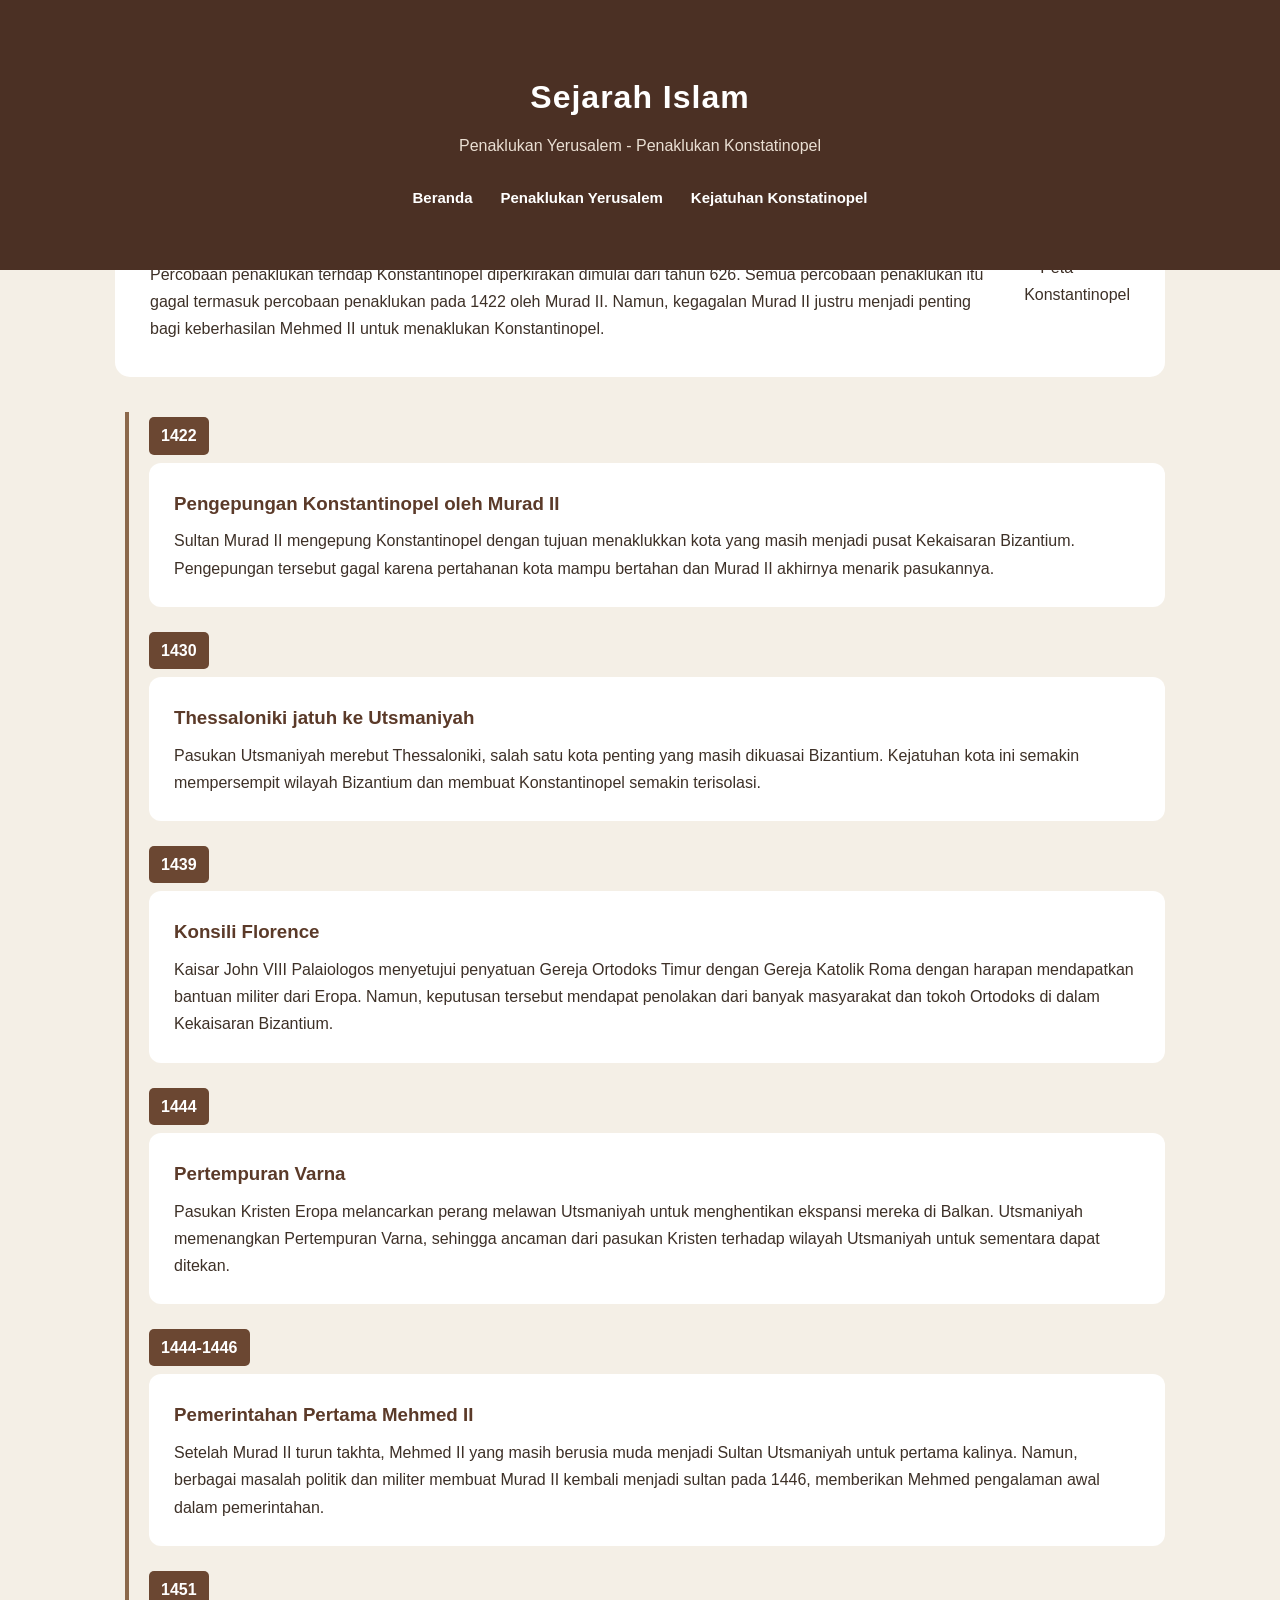
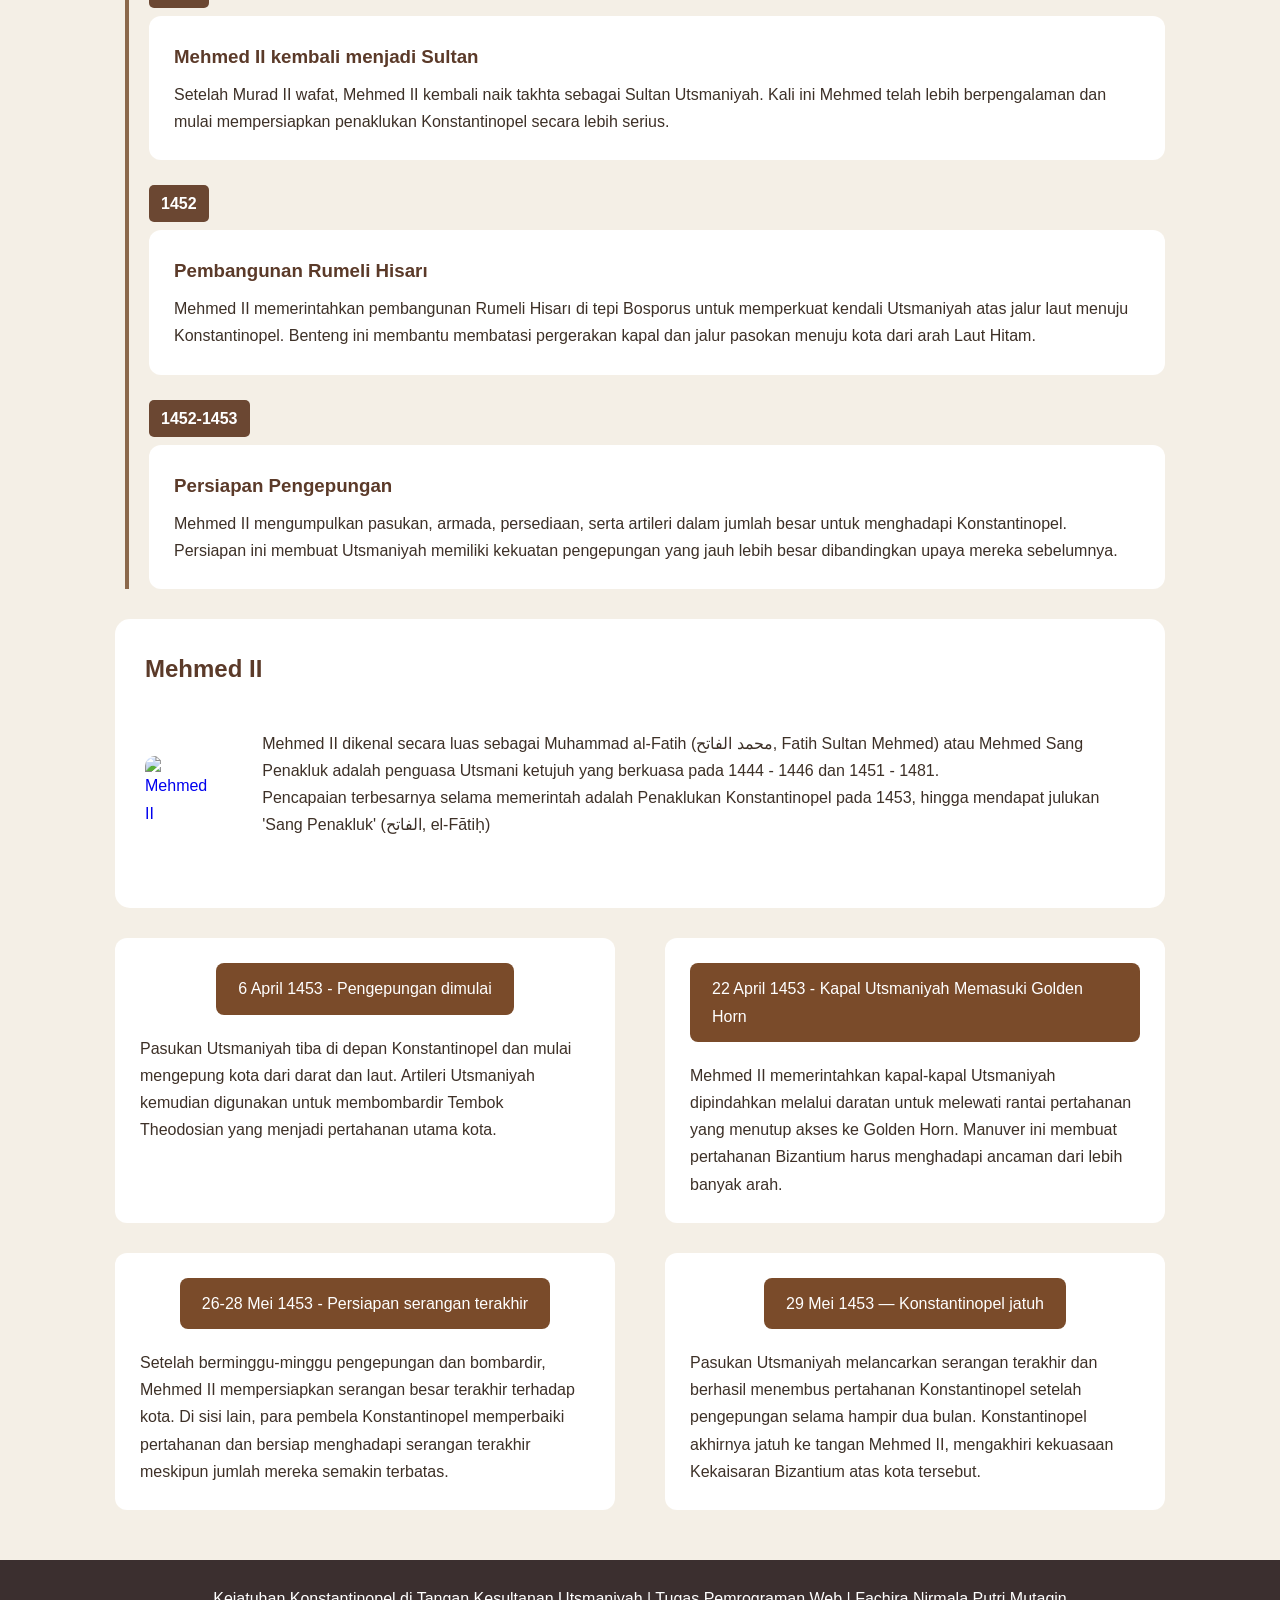
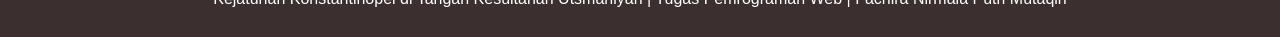
==== konstatinopel.html @ dfcf9c71 "update tombol" ====
<!DOCTYPE html>
<html lang="id">
<head>
    <meta charset="UTF-8">
    <meta name="viewport" content="width=device-width, initial-scale=1.0">
    <title>Sejarah</title>
    <link rel="stylesheet" href="style.css">
</head>

<body>

    <header>
        <div class="container">
            <h1>Sejarah Islam</h1>
            <p>Penaklukan Yerusalem - Penaklukan Konstatinopel</p>

            <nav>
                <a href="index.html">Beranda</a>
                <a href="yerusalem.html">Penaklukan Yerusalem</a>
                <a href="konstatinopel.html">Kejatuhan Konstatinopel</a>
            </nav>
        </div>
    </header>


    <main class="container">
        <section class="summary">
            <div>
                <h2>Kejatuhan Konstantinopel</h2>
                <p>
                    Percobaan penaklukan terhdap Konstantinopel diperkirakan
                    dimulai dari tahun 626. Semua percobaan penaklukan itu gagal
                    termasuk percobaan penaklukan pada 1422 oleh Murad II. Namun, 
                    kegagalan Murad II justru menjadi penting bagi keberhasilan 
                    Mehmed II untuk menaklukan Konstantinopel.
                </p>
            </div>

            <img
                src="https://thumb.wikimedia.org/wikipedia/commons/thumb/b/bb/Byzantine_Constantinople-en.png/330px-Byzantine_Constantinople-en.png?utm_source=id.wikipedia.org&utm_campaign=parser&utm_content=thumbnail"
                alt="Peta Konstantinopel">
        </section>

        <section class="timeline">

            <div class="timeline-item">

                <span class="year">1422</span>

                <div class="timeline-content">

                    <h3>Pengepungan Konstantinopel oleh Murad II</h3>

                    <p>
                        Sultan Murad II mengepung Konstantinopel dengan tujuan 
                        menaklukkan kota yang masih menjadi pusat Kekaisaran 
                        Bizantium. Pengepungan tersebut gagal karena pertahanan 
                        kota mampu bertahan dan Murad II akhirnya menarik pasukannya.
                    </p>

                </div>

            </div>


            <div class="timeline-item">

                <span class="year">1430</span>

                <div class="timeline-content">

                    <h3>Thessaloniki jatuh ke Utsmaniyah</h3>

                    <p>
                        Pasukan Utsmaniyah merebut Thessaloniki, salah satu 
                        kota penting yang masih dikuasai Bizantium. Kejatuhan 
                        kota ini semakin mempersempit wilayah Bizantium dan 
                        membuat Konstantinopel semakin terisolasi.
                    </p>

                </div>

            </div>


            <div class="timeline-item">

                <span class="year">1439</span>

                <div class="timeline-content">

                    <h3>Konsili Florence</h3>

                    <p>
                        Kaisar John VIII Palaiologos menyetujui penyatuan Gereja 
                        Ortodoks Timur dengan Gereja Katolik Roma dengan harapan 
                        mendapatkan bantuan militer dari Eropa. Namun, keputusan 
                        tersebut mendapat penolakan dari banyak masyarakat dan 
                        tokoh Ortodoks di dalam Kekaisaran Bizantium.
                    </p>

                </div>

            </div>


            <div class="timeline-item">

                <span class="year">1444</span>

                <div class="timeline-content">

                    <h3>Pertempuran Varna</h3>

                    <p>
                        Pasukan Kristen Eropa melancarkan perang melawan Utsmaniyah 
                        untuk menghentikan ekspansi mereka di Balkan. Utsmaniyah 
                        memenangkan Pertempuran Varna, sehingga ancaman dari pasukan 
                        Kristen terhadap wilayah Utsmaniyah untuk sementara dapat ditekan.
                    </p>

                </div>

            </div>


            <div class="timeline-item">

                <span class="year">1444-1446</span>

                <div class="timeline-content">

                    <h3>Pemerintahan Pertama Mehmed II</h3>

                    <p>
                        Setelah Murad II turun takhta, Mehmed II yang masih berusia 
                        muda menjadi Sultan Utsmaniyah untuk pertama kalinya. Namun, 
                        berbagai masalah politik dan militer membuat Murad II kembali 
                        menjadi sultan pada 1446, memberikan Mehmed pengalaman awal 
                        dalam pemerintahan.
                    </p>

                </div>

            </div>


            <div class="timeline-item">

                <span class="year">1451</span>

                <div class="timeline-content">

                    <h3>Mehmed II kembali menjadi Sultan</h3>

                    <p>
                        Setelah Murad II wafat, Mehmed II kembali naik takhta sebagai 
                        Sultan Utsmaniyah. Kali ini Mehmed telah lebih berpengalaman 
                        dan mulai mempersiapkan penaklukan Konstantinopel secara 
                        lebih serius.
                    </p>

                </div>

            </div>

            <div class="timeline-item">

                <span class="year">1452</span>

                <div class="timeline-content">

                    <h3>Pembangunan Rumeli Hisarı</h3>

                    <p>
                        Mehmed II memerintahkan pembangunan Rumeli Hisarı di 
                        tepi Bosporus untuk memperkuat kendali Utsmaniyah atas 
                        jalur laut menuju Konstantinopel. Benteng ini membantu 
                        membatasi pergerakan kapal dan jalur pasokan menuju 
                        kota dari arah Laut Hitam.
                    </p>

                </div>

            </div>

            <div class="timeline-item">

                <span class="year">1452-1453</span>

                <div class="timeline-content">

                    <h3>Persiapan Pengepungan</h3>

                    <p>
                        Mehmed II mengumpulkan pasukan, armada, persediaan, 
                        serta artileri dalam jumlah besar untuk menghadapi 
                        Konstantinopel. Persiapan ini membuat Utsmaniyah 
                        memiliki kekuatan pengepungan yang jauh lebih besar 
                        dibandingkan upaya mereka sebelumnya.
                    </p>

                </div>

            </div>

        </section>


        <section class="content-card">
            <a href="https://id.wikipedia.org/wiki/Mehmed_II">
                <h2>Mehmed II</h2>
            </a>

            <div class="image-section">
                <a href="https://id.wikipedia.org/wiki/Mehmed_II">
                    <img
                    src="https://thumb.wikimedia.org/wikipedia/commons/thumb/6/6e/Bellini%2C_Gentile_-_Sultan_Mehmet_II.jpg/250px-Bellini%2C_Gentile_-_Sultan_Mehmet_II.jpg?utm_source=id.wikipedia.org&utm_campaign=parser&utm_content=thumbnail"
                    alt="Mehmed II">
                </a>
                

                <div class="info-card">
                    <p>
                        Mehmed II dikenal secara luas sebagai Muhammad al-Fatih 
                        (محمد الفاتح, Fatih Sultan Mehmed) atau Mehmed Sang 
                        Penakluk adalah penguasa Utsmani ketujuh yang berkuasa 
                        pada 1444 - 1446 dan 1451 - 1481. <br>Pencapaian
                        terbesarnya selama memerintah adalah Penaklukan 
                        Konstantinopel pada 1453, hingga mendapat julukan 'Sang 
                        Penakluk' (الفاتح, el-Fātiḥ)
                    </p>
                </div>
            </div>   
        </section>

        <section class="twocard">
            <div class="info-card">
                <span class="title">6 April 1453 - Pengepungan dimulai</span>
                <p>
                    Pasukan Utsmaniyah tiba di depan Konstantinopel dan mulai 
                    mengepung kota dari darat dan laut. Artileri Utsmaniyah 
                    kemudian digunakan untuk membombardir Tembok Theodosian 
                    yang menjadi pertahanan utama kota.
                </p>
            </div>

            <div class="info-card">
                <span class="title">22 April 1453 - Kapal Utsmaniyah Memasuki Golden Horn</span>
                <p>
                    Mehmed II memerintahkan kapal-kapal Utsmaniyah dipindahkan 
                    melalui daratan untuk melewati rantai pertahanan yang menutup 
                    akses ke Golden Horn. Manuver ini membuat pertahanan Bizantium 
                    harus menghadapi ancaman dari lebih banyak arah.
                </p>
            </div>
        </section>

        <section class="twocard">
            <div class="info-card">
                <span class="title">26-28 Mei 1453 - Persiapan serangan terakhir</span>
                <p>
                    Setelah berminggu-minggu pengepungan dan bombardir, Mehmed II 
                    mempersiapkan serangan besar terakhir terhadap kota. Di sisi 
                    lain, para pembela Konstantinopel memperbaiki pertahanan dan 
                    bersiap menghadapi serangan terakhir meskipun jumlah mereka 
                    semakin terbatas.
                </p>
            </div>

            <div class="info-card">
                <span class="title">29 Mei 1453 — Konstantinopel jatuh</span>
                <p>
                    Pasukan Utsmaniyah melancarkan serangan terakhir dan berhasil 
                    menembus pertahanan Konstantinopel setelah pengepungan selama 
                    hampir dua bulan. Konstantinopel akhirnya jatuh ke tangan Mehmed 
                    II, mengakhiri kekuasaan Kekaisaran Bizantium atas kota tersebut.
                </p>
            </div>
        </section>

        

    </main>


    <footer>
        <p>
            Kejatuhan Konstantinopel di Tangan Kesultanan Utsmaniyah | Tugas Pemrograman Web | Fachira Nirmala Putri Mutaqin
        </p>
    </footer>

</body>
</html>
---- style.css ----
* {
  box-sizing: border-box;
  margin: 0;
  padding: 0;
  }

body {
font-family: Arial, Helvetica, sans-serif;
background-color: #f4efe6;
color: #3d3027;
line-height: 1.7;
padding-top: 150px;
}

.container {
width: 90%;
max-width: 1050px;
margin: 35px auto;
}

a {
text-decoration: none;
}

/* HEADER */

header {
background-color: #4b3024;
color: white;
text-align: center;
padding: 35px 20px 25px;
position: fixed;
top: 0;
left: 0;
width: 100%;
z-index: 1000;
}

header h1 {
font-size: 32px;
margin-bottom: 8px;
letter-spacing: 1px;
}

header p {
font-size: 16px;
color: #eadfd3;
margin-bottom: 25px;
}

nav {
display: flex;
justify-content: center;
gap: 28px;
flex-wrap: wrap;
}

nav a {
color: white;
text-decoration: none;
font-size: 15px;
font-weight: bold;
}

nav a:hover {
color: #d9b98c;
}

/* ISI */

.card {
background-color: white;
border-radius: 10px;
padding: 30px;
margin-bottom: 30px;
box-shadow: 0 3px 10px rgba(0, 0, 0, 0.08);
}

.card h2 {
color: #5a3928;
margin-bottom: 15px;
font-size: 25px;
}

.card h3 {
color: #6a4530;
margin-bottom: 8px;
}

.intro {
text-align: center;
}

.intro h2 {
color: #5a3928;
font-size: 28px;
margin-bottom: 15px;
}

.intro p {
max-width: 800px;
margin: auto;
}

/* DUA SEJARAH */

.topics {
display: grid;
grid-template-columns: 1fr 1fr;
gap: 25px;
margin-top: 20px;
}

.topic {
background-color: #faf8f4;
border: 1px solid #e5ddd3;
border-radius: 8px;
padding: 25px;
}

.topic h2 {
color: #5a3928;
margin-bottom: 12px;
}

.topic p {
margin-bottom: 20px;
}

.button {
display: inline-block;
background-color: #6b4732;
color: white;
text-decoration: none;
padding: 9px 16px;
border-radius: 5px;
font-weight: bold;
}

.button:hover {
background-color: #4b3024;
}

/* HERO */

.hero {
background-color: white;
margin-top: 35px;
padding: 35px;
border-radius: 15px;
display: grid;
grid-template-columns: 1fr 1fr;
align-items: center;
justify-content: space-between;
gap: 30px;
}

.hero h2 {
font-size: 40px;
color: #5b3a29;
margin-bottom: 15px;
}

.hero-text h2 {
font-size: 29px;
color: #4b3024;
margin-bottom: 15px;
}

.hero-text p {
text-align: justify;
}

.hero img {
width: 100%;
height: 330px;
object-fit: cover;
border-radius: 8px;
}

/* SUMMARY */

.summary {
background-color: white;
margin-top: 35px;
padding: 35px;
border-radius: 15px;
display: flex;
align-items: center;
justify-content: space-between;
gap: 30px;
}

.summary img {
border-radius: 10px;
}

/* CONTENT */

.content-card {
background-color: white;
margin-top: 30px;
padding: 30px;
border-radius: 15px;
}

.content-card h2 {
color: #5b3a29;
margin-bottom: 15px;
}

.content-card p {
margin-bottom: 15px;
}

/* THREE COLUMNS */

.three-columns {
display: grid;
grid-template-columns: repeat(3, 1fr);
gap: 20px;
margin-top: 30px;
}

.info-card {
background-color: white;
padding: 25px;
border-radius: 12px;
}

.info-card h3 {
color: #7a4b2a;
margin-bottom: 10px;
}

/* TWO CARD */

.twocard {
display: grid;
grid-template-columns: repeat(2, 1fr);
gap: 50px;
margin-top: 30px;
}

.flag {
display: flex;
min-width: 90px;
height: 50px;
background-color: #5b351f;
color: white;
align-items: center;
justify-content: center;
border-radius: 8px;
font-weight: bold;
}

.twocard .info-card {
justify-content: flex-start;
display: flex;
align-items: center;
flex-direction: column;
}

.info-card-l {
background-color: white;
padding: 25px;
border-radius: 12px;
display: flex;
justify-content: center;
}

.title {
display: flex;
align-items: center;
margin-bottom: 20px;
background-color: #7a4b2a;
color: white;
padding: 12px 22px;
text-decoration: none;
border-radius: 8px;
}

/* IMAGE */

.image-section {
display: flex;
align-items: center;
gap: 30px;
}

.image-section img {
width: 280px;
max-height: 350px;
object-fit: cover;
border-radius: 10px;
}

.battle-image {
text-align: center;
}

.battle-image img {
width: 100%;
max-width: 700px;
height: 360px;
object-fit: cover;
border-radius: 8px;
margin: 10px auto 15px;
}

.caption {
font-size: 13px;
color: #76675c;
}

/* PROFILE */

.profile {
display: flex;
align-items: center;
gap: 30px;
}

.profile img {
width: 200px;
border-radius: 10px;
}

/* TIMELINE */

.timeline {
margin-top: 35px;
}

.timeline-item {
border-left: 4px solid #8b684b;
padding: 5px 0 20px 20px;
margin-left: 10px;
}

.timeline-item:last-child {
padding-bottom: 0;
}

.year {
display: inline-block;
background-color: #6b4732;
color: white;
padding: 5px 12px;
border-radius: 5px;
font-weight: bold;
margin-bottom: 8px;
}

.timeline-content {
background-color: white;
padding: 25px;
border-radius: 12px;
flex: 1;
}

.timeline-content h3 {
color: #5b3a29;
margin-bottom: 8px;
}

/* PEOPLE */

.people {
display: grid;
grid-template-columns: repeat(3, 1fr);
gap: 20px;
margin-top: 20px;
}

.person {
background-color: #faf8f4;
border: 1px solid #e5ddd3;
border-radius: 8px;
padding: 20px;
}

.person h3 {
color: #5a3928;
margin-bottom: 8px;
}

.person p {
font-size: 14px;
text-align: justify;
}

/* HIGHLIGHT */

.highlight {
background-color: #eee4d6;
border-left: 5px solid #79553b;
padding: 20px;
margin-top: 20px;
border-radius: 5px;
}

.highlight strong {
color: #573827;
}

/* FOOTER */

footer {
background-color: #3b2f2f;
color: white;
text-align: center;
padding: 25px;
margin-top: 50px;
}

/* RESPONSIVE */

@media (max-width: 768px) {
header h1 {
font-size: 25px;
}


.topics {
    grid-template-columns: 1fr;
}

nav {
    gap: 15px;
}

.hero {
    grid-template-columns: 1fr;
}

.three-columns {
    grid-template-columns: 1fr;
}

.image-section {
    flex-direction: column;
}

.profile {
    flex-direction: column;
}

.twocard {
    grid-template-columns: 1fr;
}


}

@media (max-width: 700px) {
.hero {
flex-direction: column;
}


.timeline-item {
    flex-direction: column;
}


}
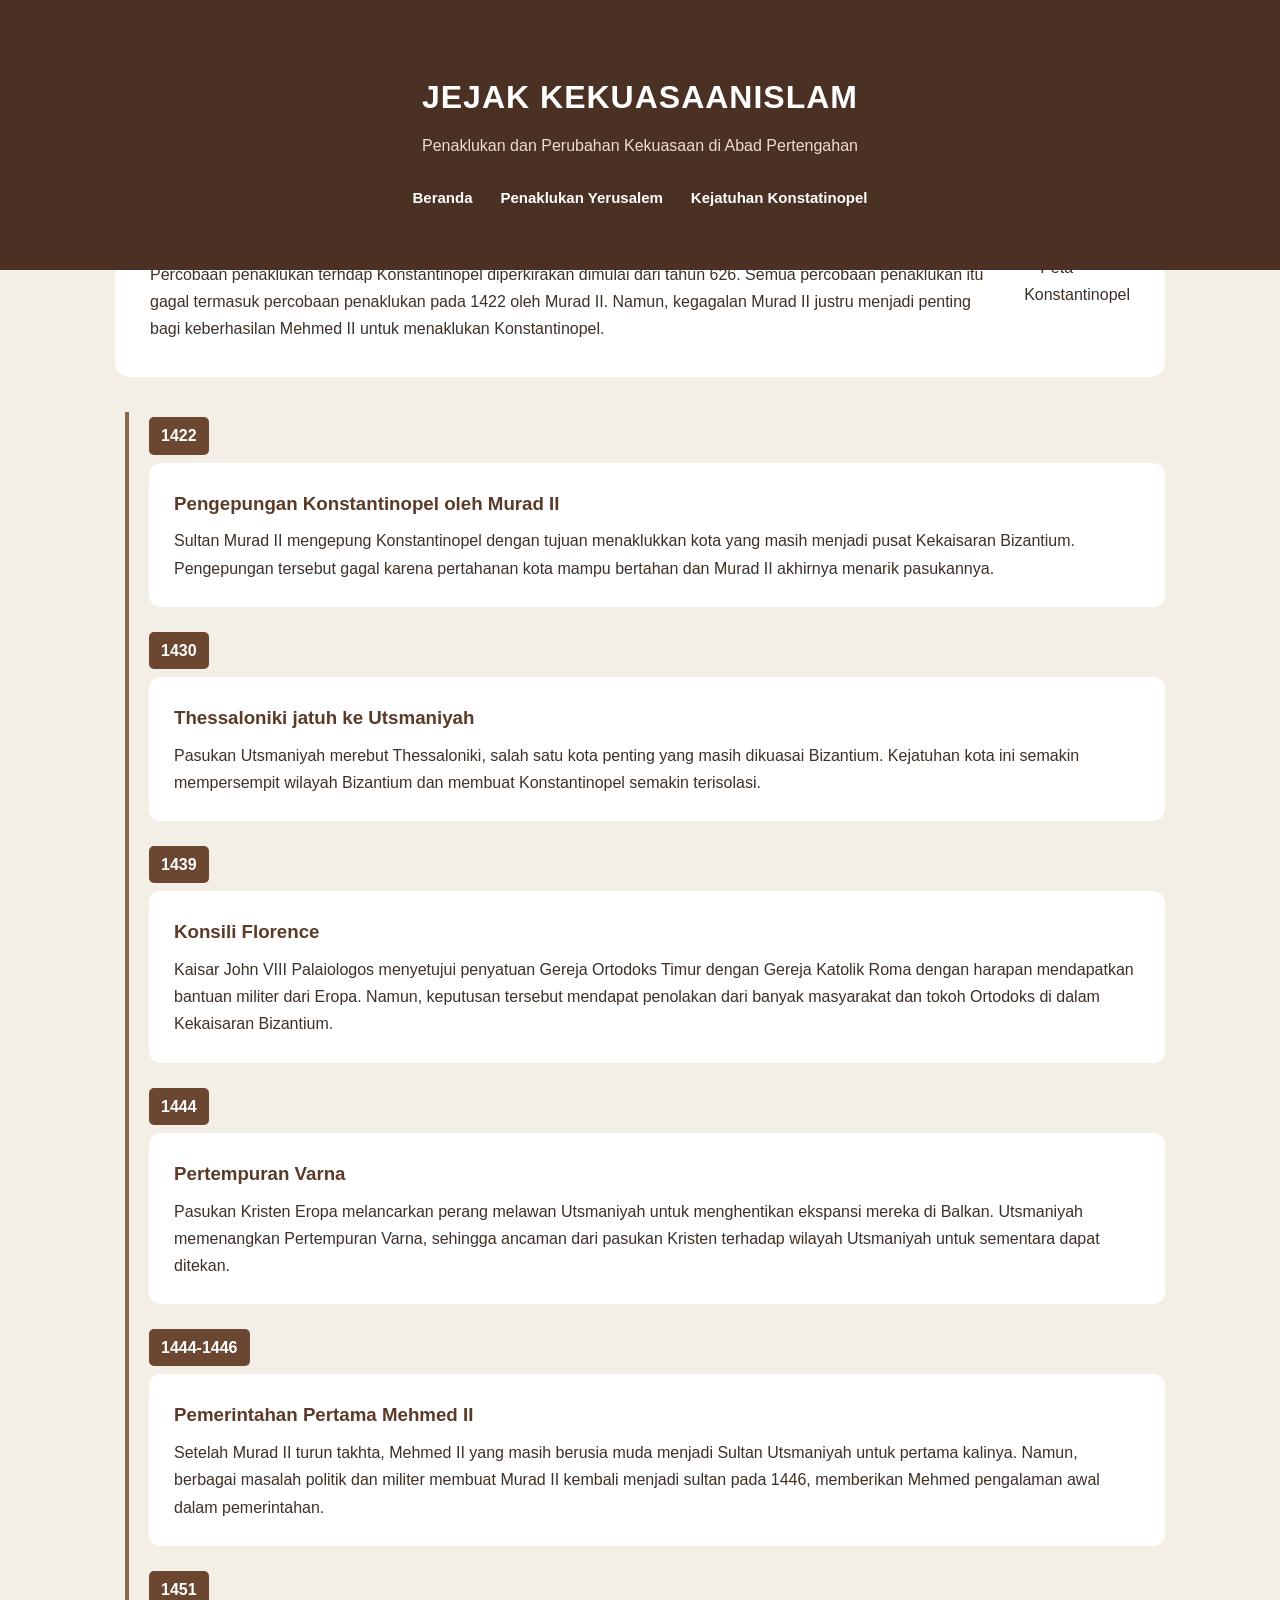
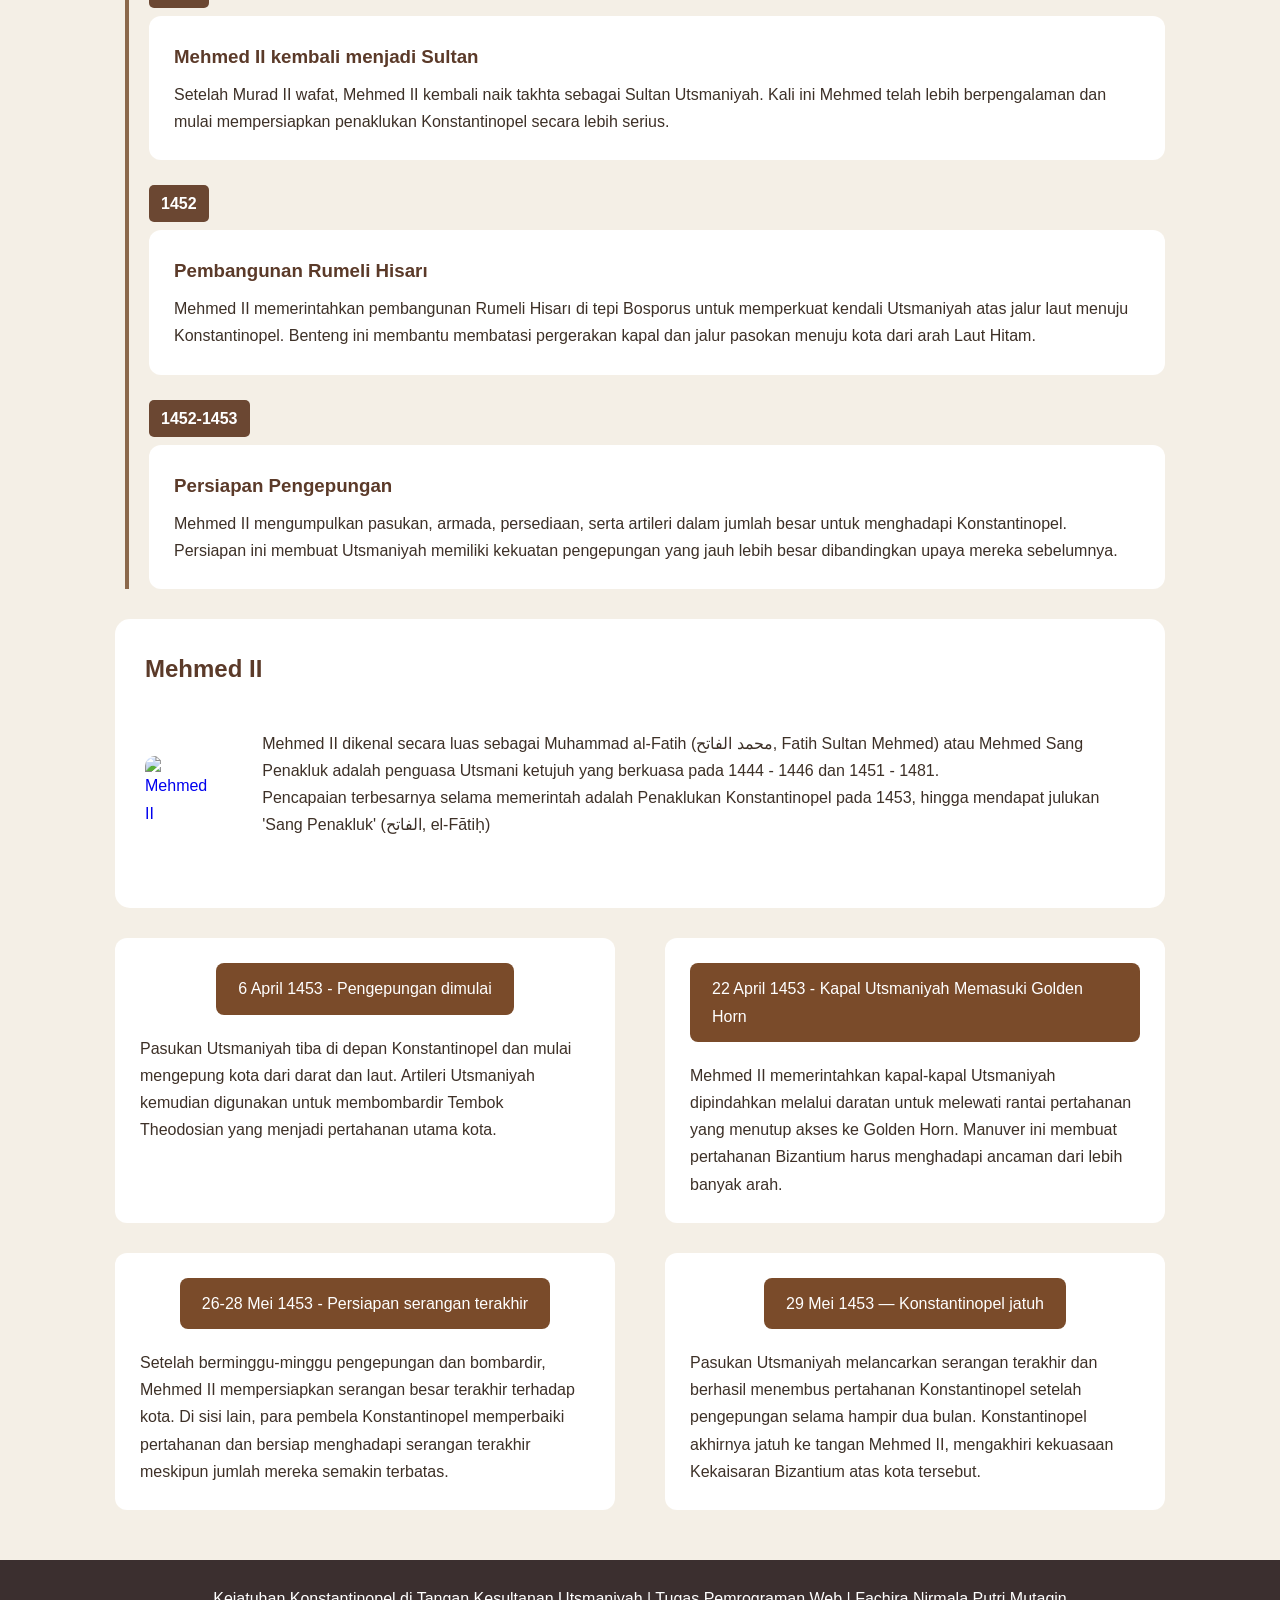
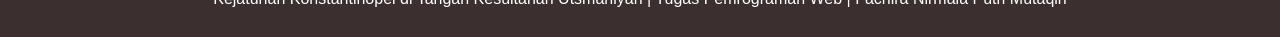
==== commit 3958c16c: "Update tombol dan header" ====
--- a/konstatinopel.html
+++ b/konstatinopel.html
@@ -11,8 +11,8 @@
 
     <header>
         <div class="container">
-            <h1>Sejarah Islam</h1>
-            <p>Penaklukan Yerusalem - Penaklukan Konstatinopel</p>
+            <h1>JEJAK KEKUASAANISLAM</h1>
+            <p>Penaklukan dan Perubahan Kekuasaan di Abad Pertengahan</p>
 
             <nav>
                 <a href="index.html">Beranda</a>
@@ -291,4 +291,4 @@
     </footer>
 
 </body>
-</html>+</html>
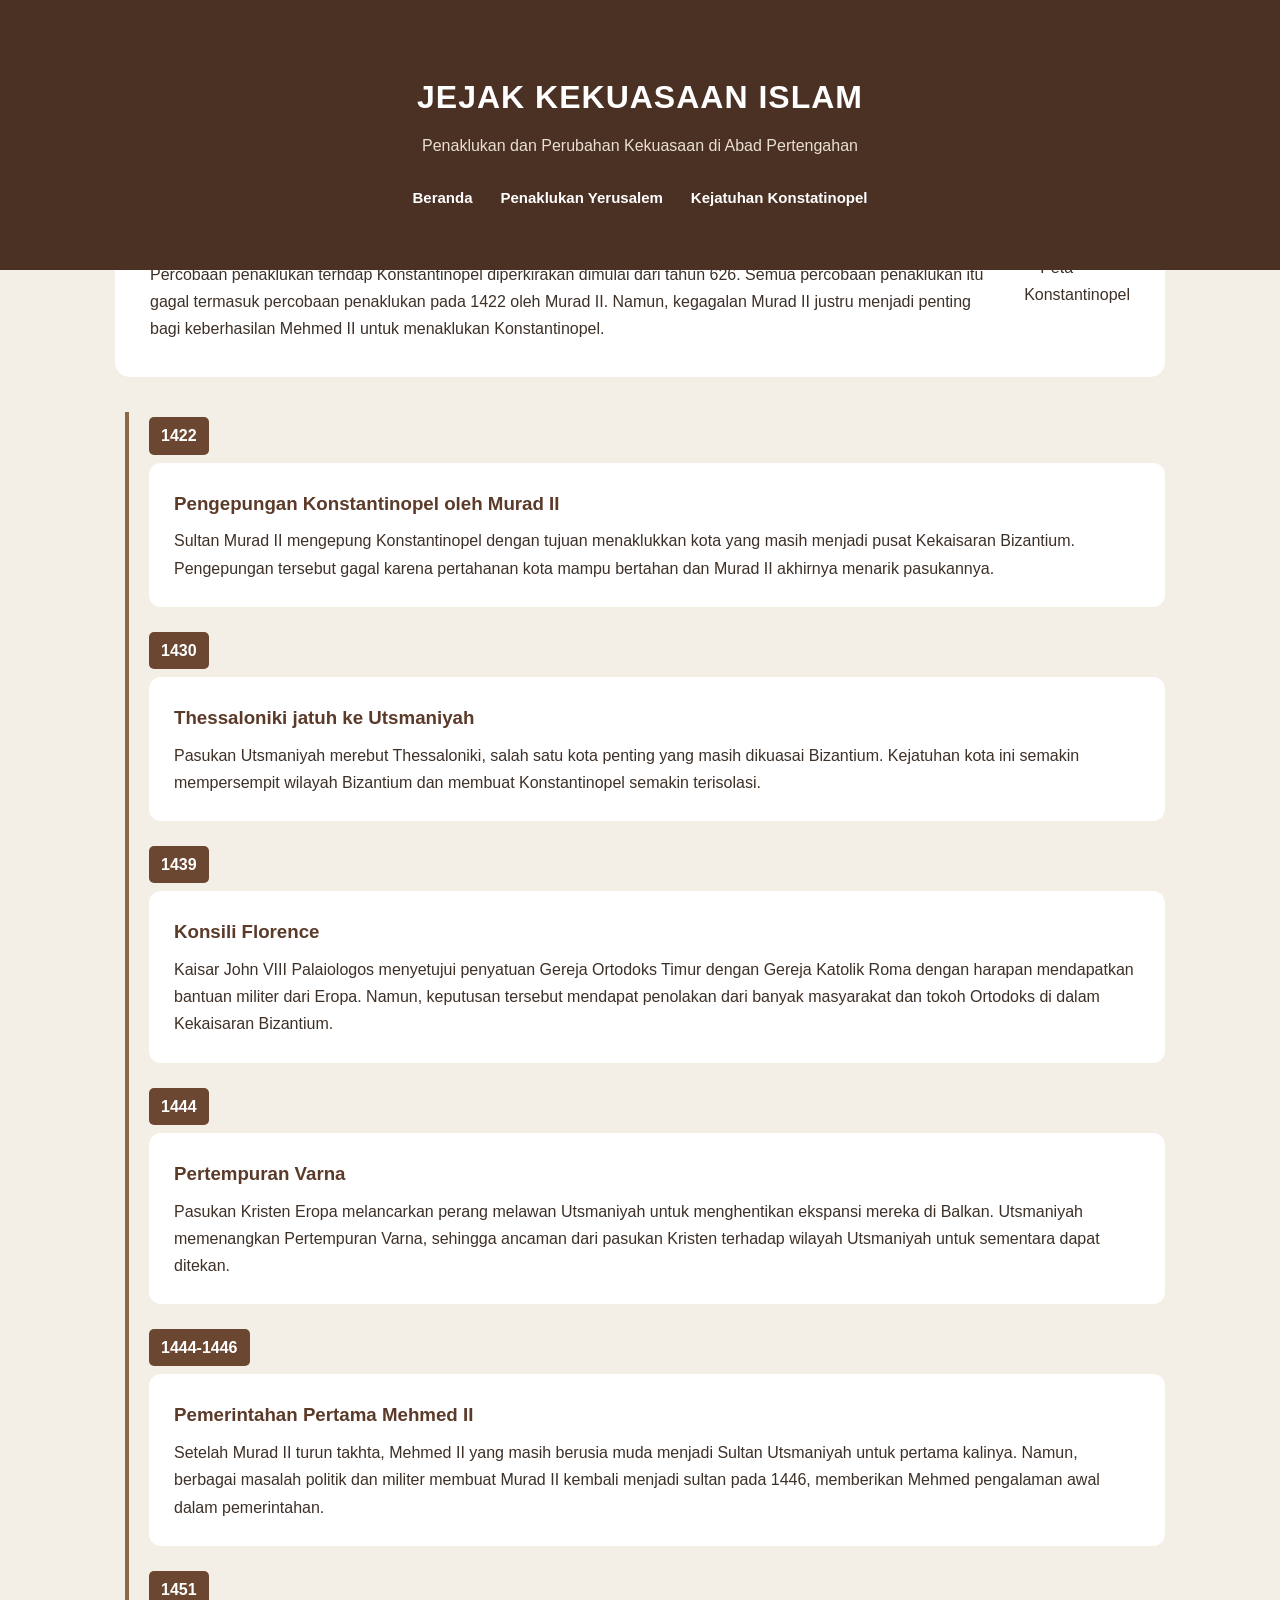
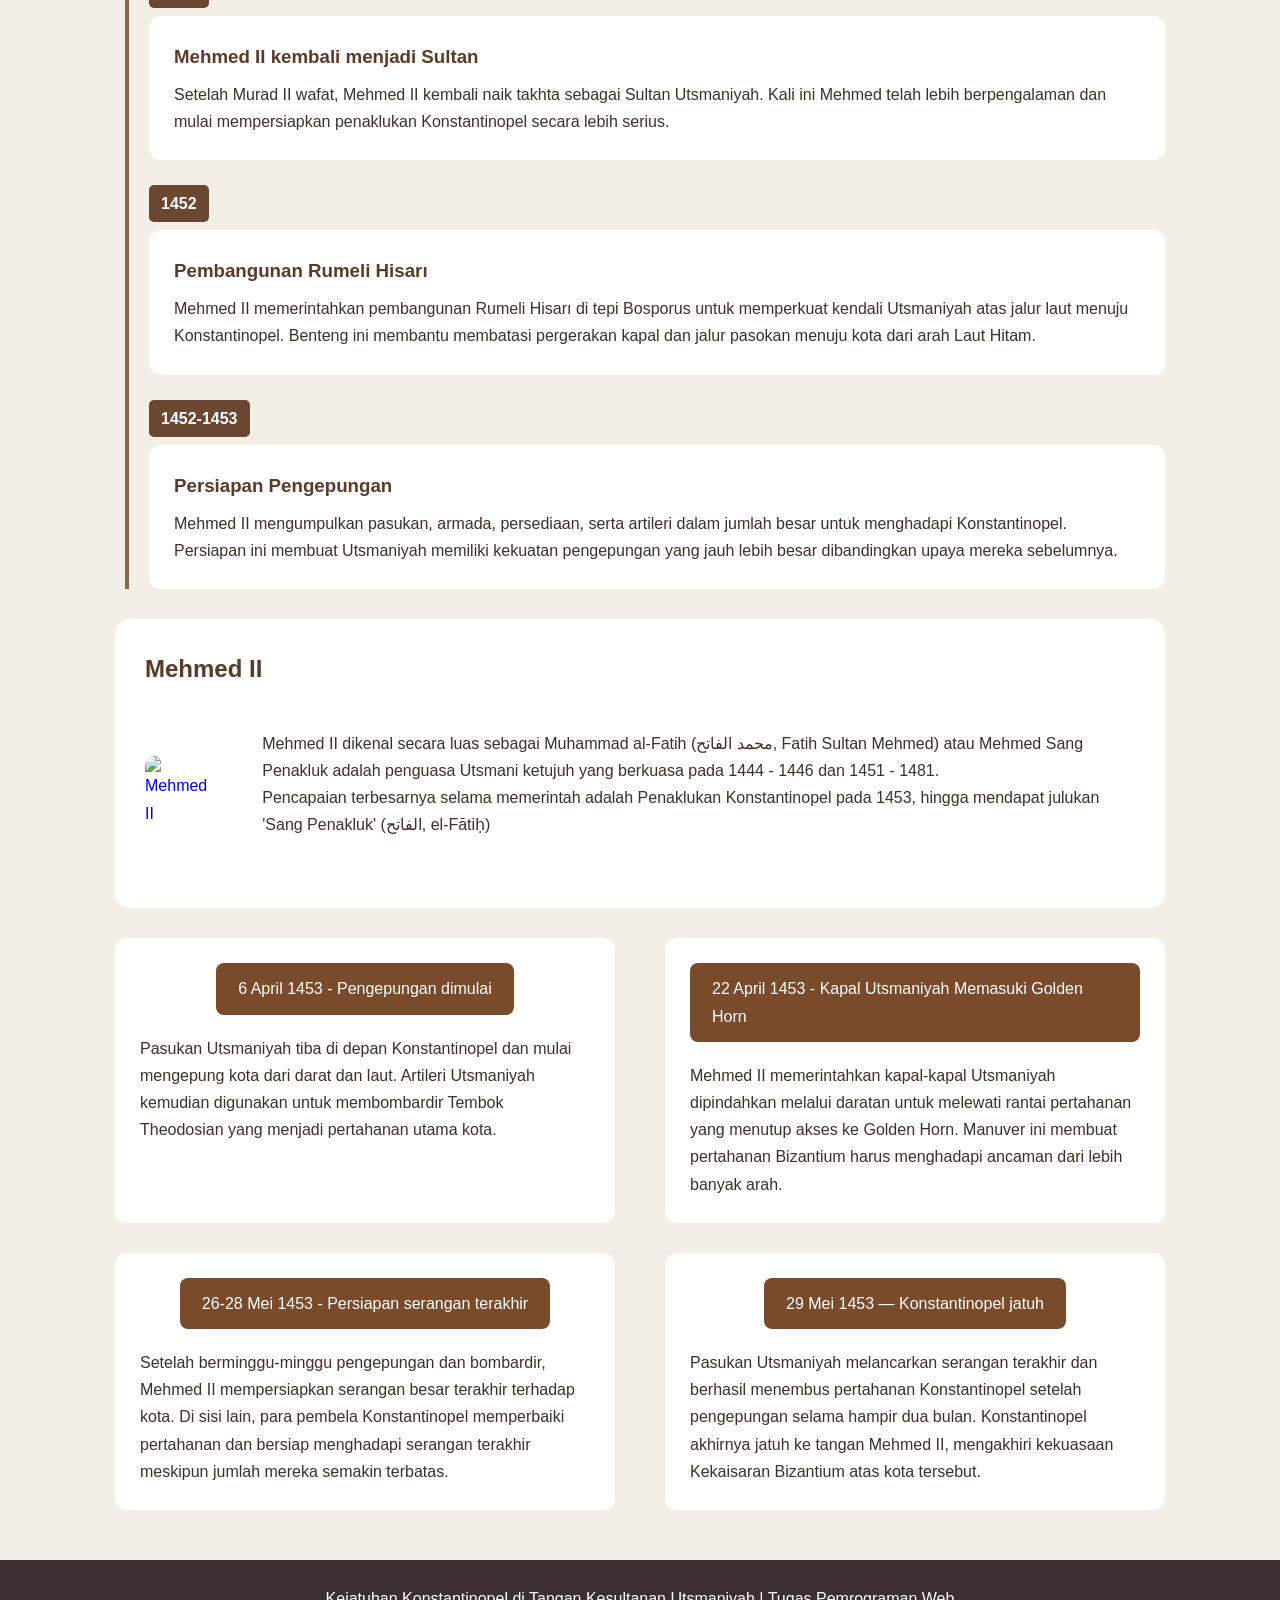
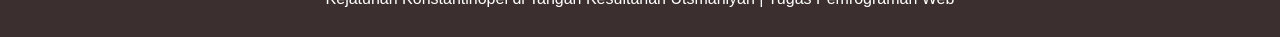
==== commit 9220685b: "Memperbaiki typo" ====
--- a/konstatinopel.html
+++ b/konstatinopel.html
@@ -11,7 +11,7 @@
 
     <header>
         <div class="container">
-            <h1>JEJAK KEKUASAANISLAM</h1>
+            <h1>JEJAK KEKUASAAN ISLAM</h1>
             <p>Penaklukan dan Perubahan Kekuasaan di Abad Pertengahan</p>
 
             <nav>
@@ -286,7 +286,7 @@
 
     <footer>
         <p>
-            Kejatuhan Konstantinopel di Tangan Kesultanan Utsmaniyah | Tugas Pemrograman Web | Fachira Nirmala Putri Mutaqin
+            Kejatuhan Konstantinopel di Tangan Kesultanan Utsmaniyah | Tugas Pemrograman Web
         </p>
     </footer>
 
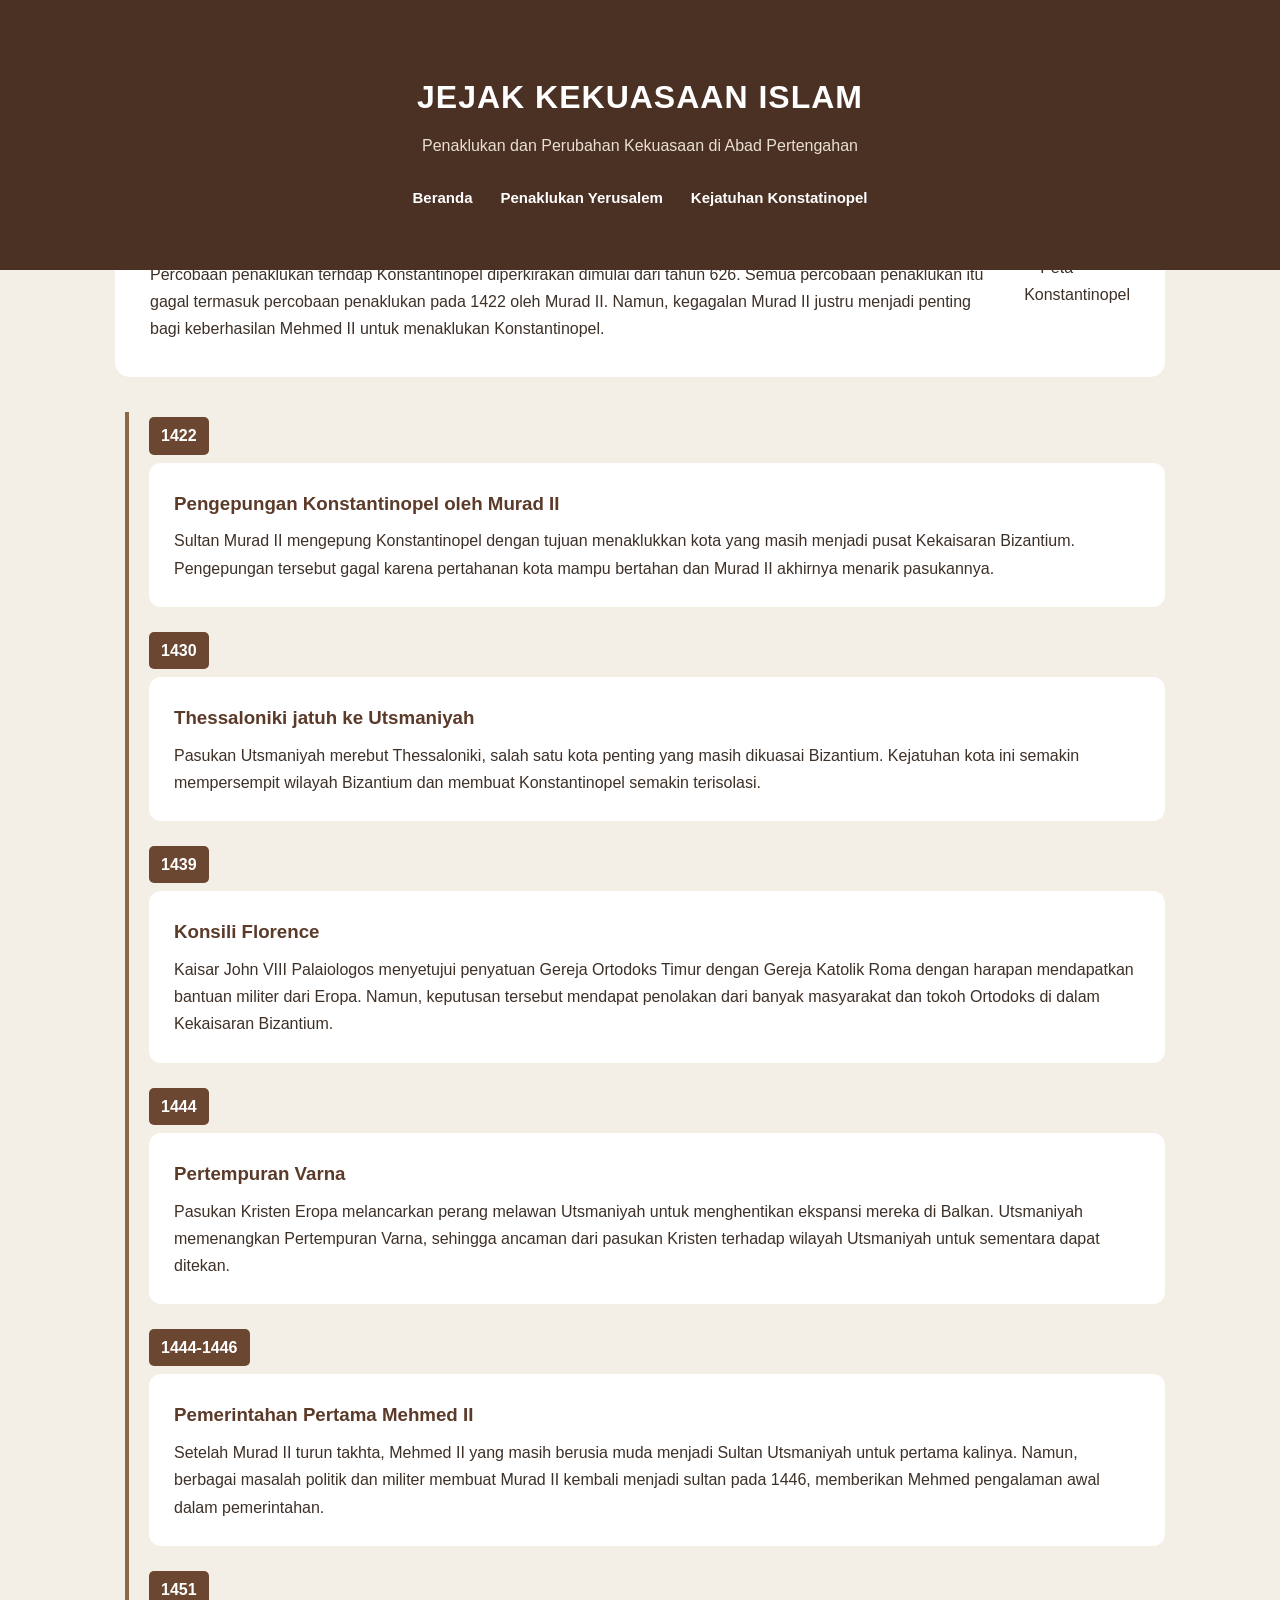
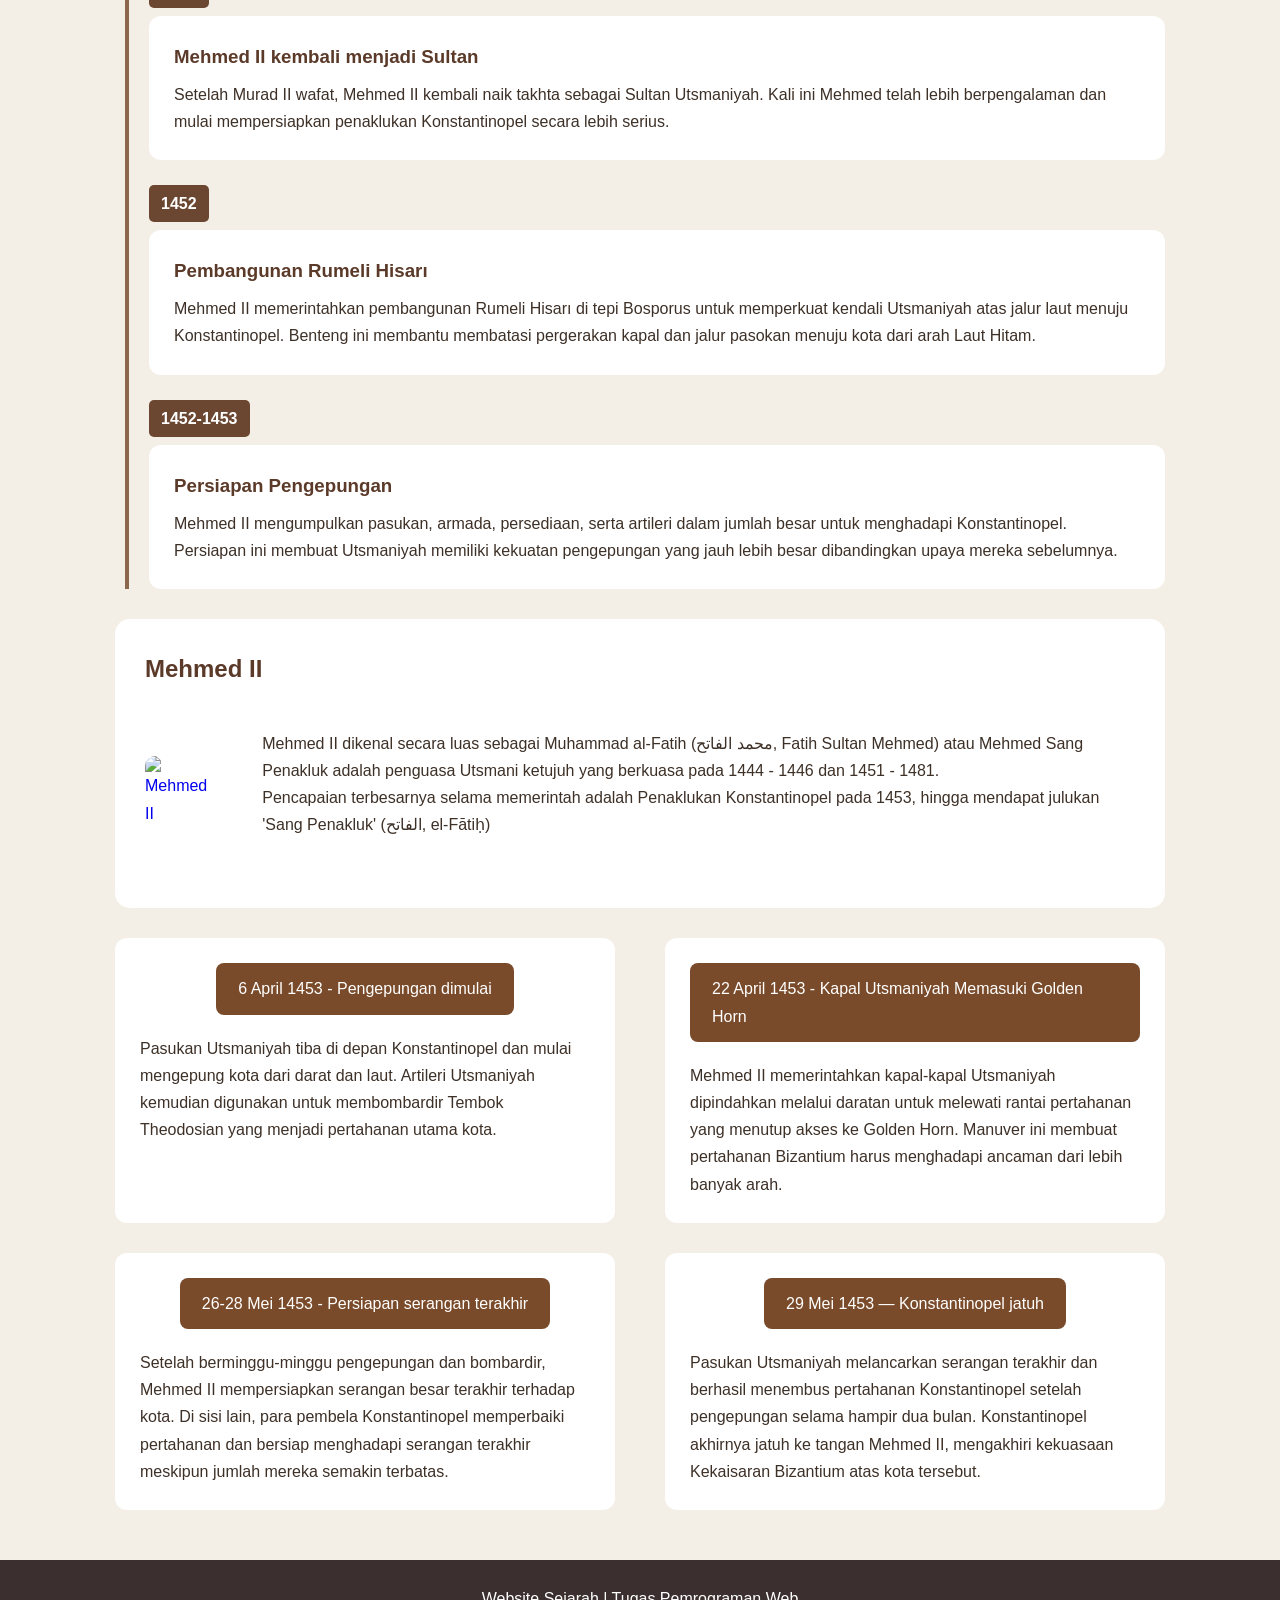
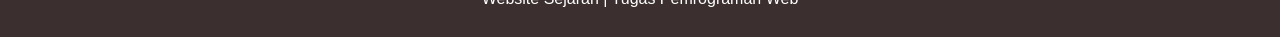
==== commit 6ed019f0: "typo" ====
--- a/konstatinopel.html
+++ b/konstatinopel.html
@@ -286,7 +286,7 @@
 
     <footer>
         <p>
-            Kejatuhan Konstantinopel di Tangan Kesultanan Utsmaniyah | Tugas Pemrograman Web
+            Website Sejarah | Tugas Pemrograman Web
         </p>
     </footer>
 
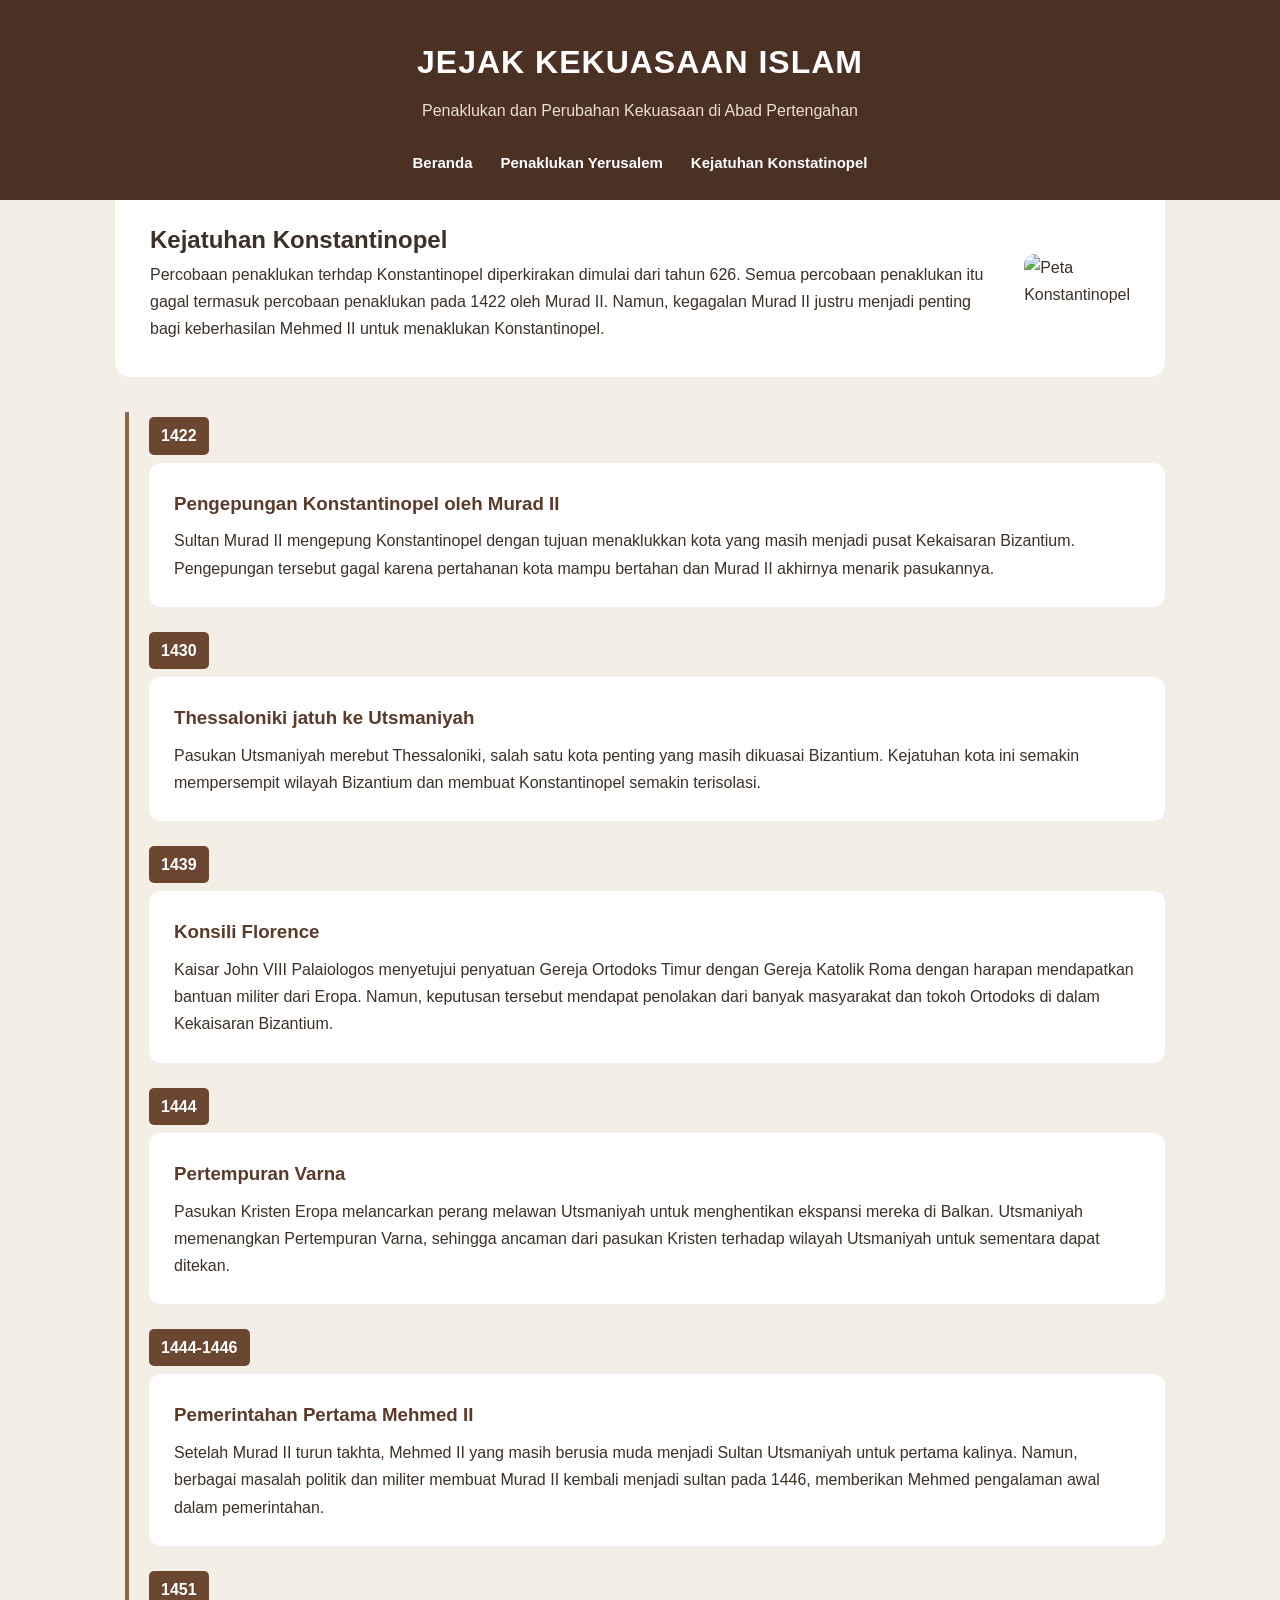
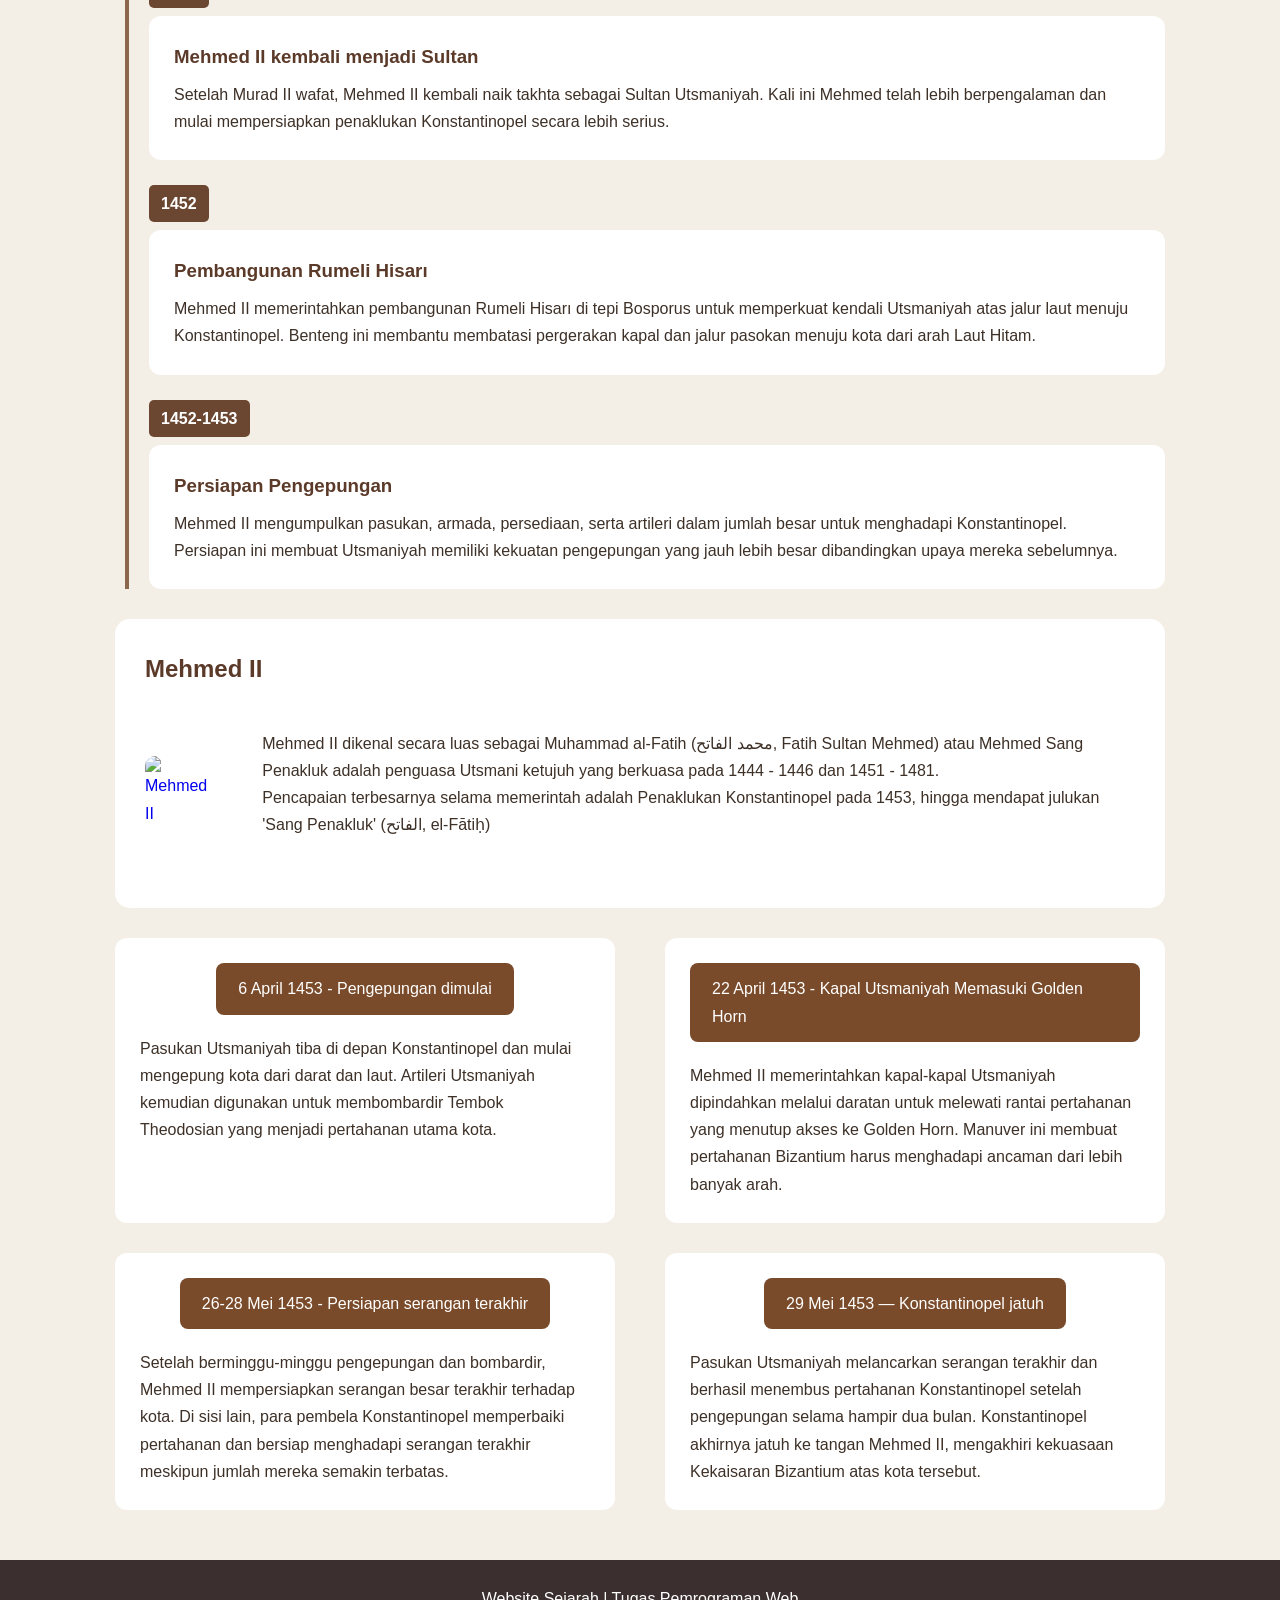
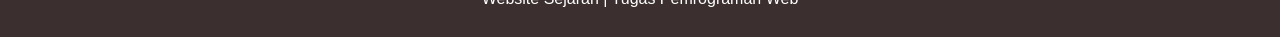
==== commit ee5d4990: "Update header" ====
--- a/konstatinopel.html
+++ b/konstatinopel.html
@@ -10,16 +10,14 @@
 <body>
 
     <header>
-        <div class="container">
-            <h1>JEJAK KEKUASAAN ISLAM</h1>
-            <p>Penaklukan dan Perubahan Kekuasaan di Abad Pertengahan</p>
-
-            <nav>
-                <a href="index.html">Beranda</a>
-                <a href="yerusalem.html">Penaklukan Yerusalem</a>
-                <a href="konstatinopel.html">Kejatuhan Konstatinopel</a>
-            </nav>
-        </div>
+        <h1>JEJAK KEKUASAAN ISLAM</h1>
+        <p>Penaklukan dan Perubahan Kekuasaan di Abad Pertengahan</p>
+
+        <nav>
+            <a href="index.html">Beranda</a>
+            <a href="yerusalem.html">Penaklukan Yerusalem</a>
+            <a href="konstatinopel.html">Kejatuhan Konstatinopel</a>
+        </nav>
     </header>
 
 
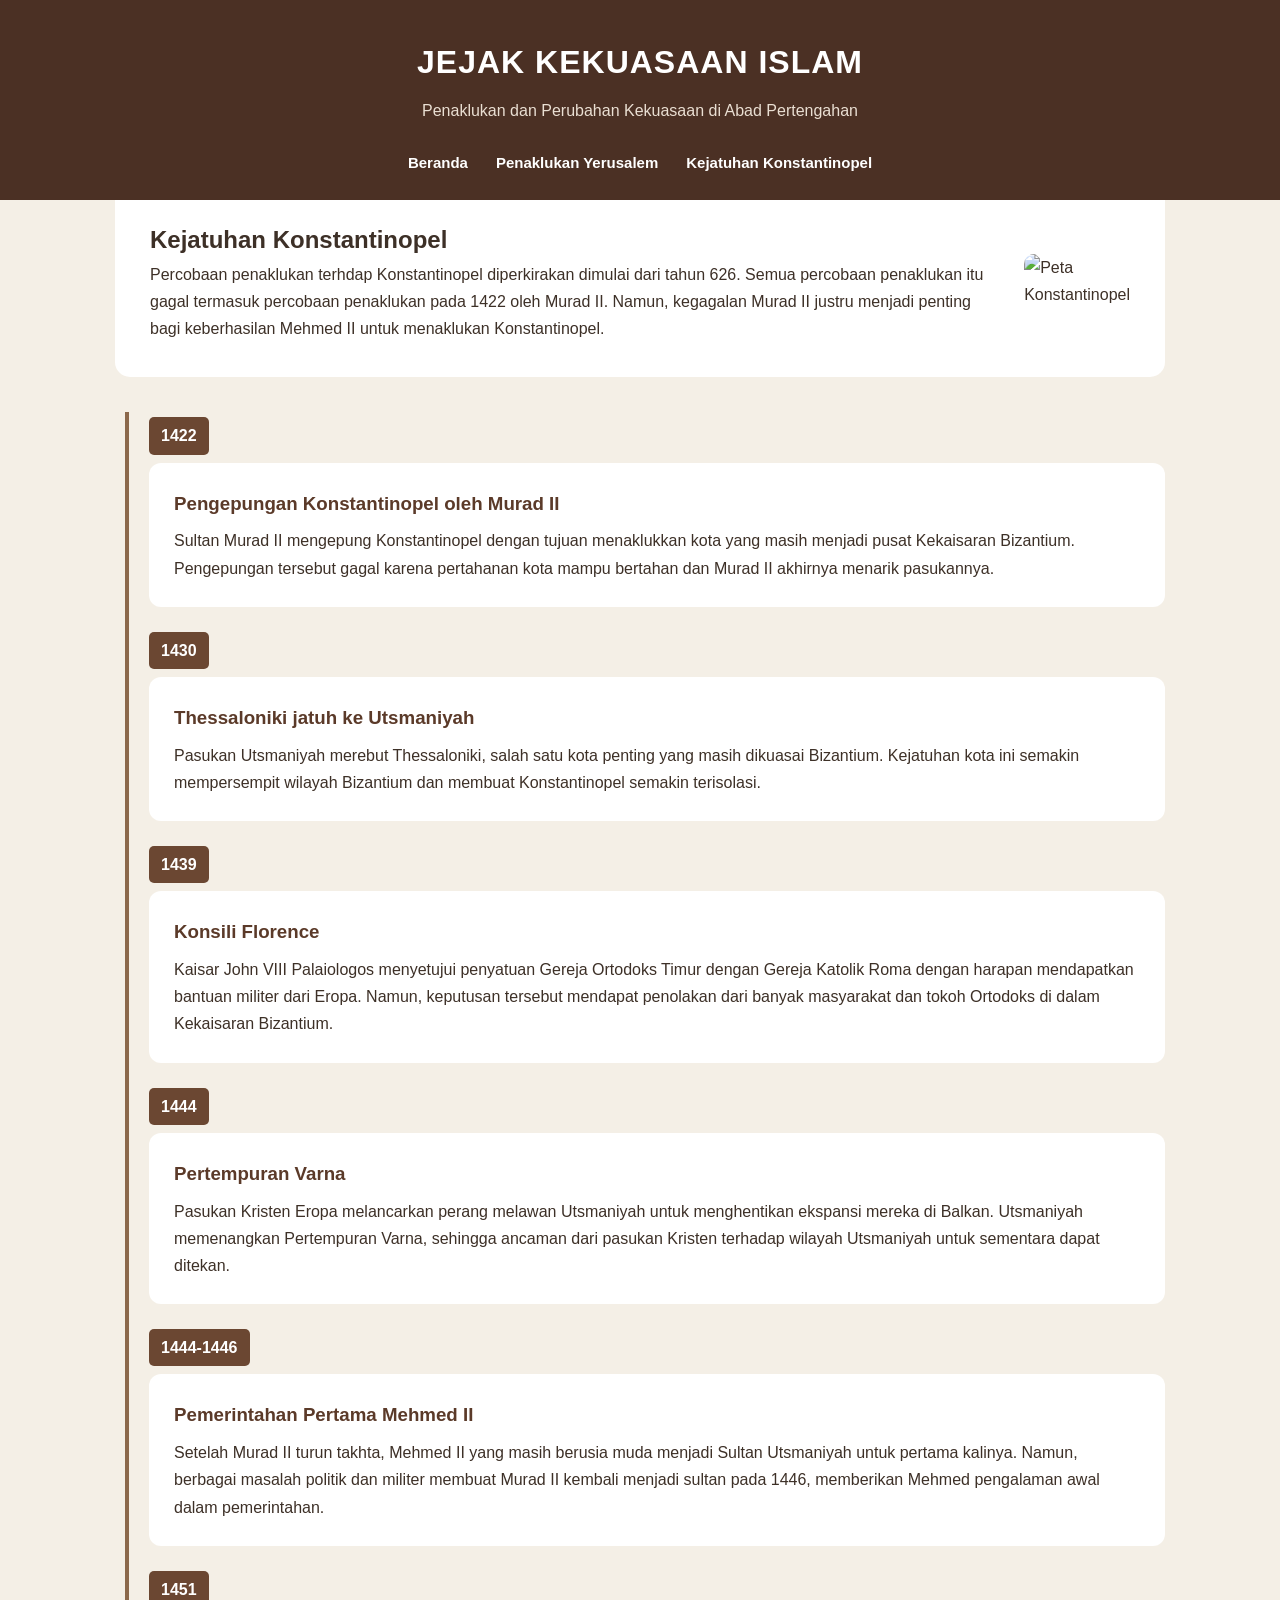
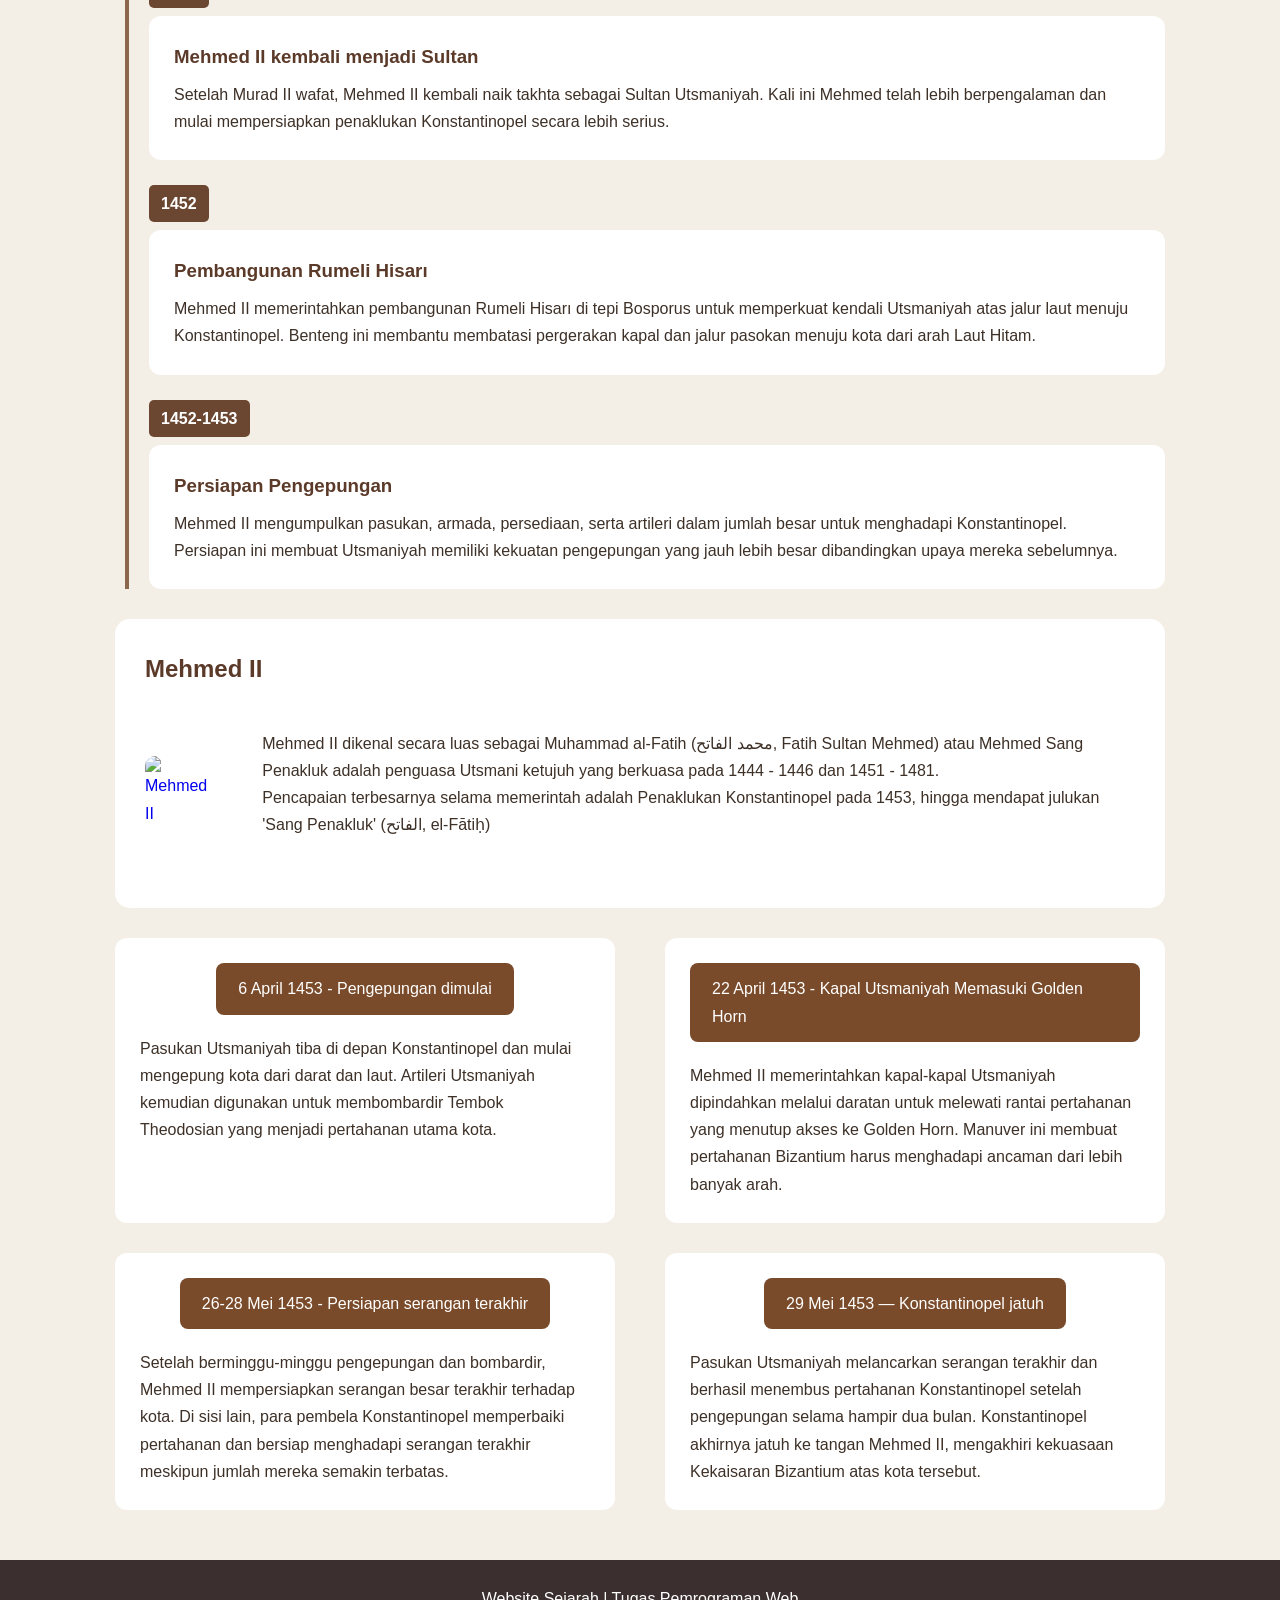
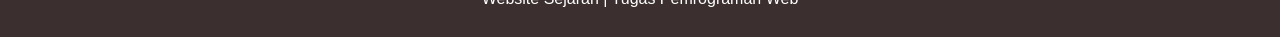
==== commit 9ef4b69b: "Memperbaiki tampilan dan navigasi website" ====
--- a/konstatinopel.html
+++ b/konstatinopel.html
@@ -10,15 +10,28 @@
 <body>
 
     <header>
-        <h1>JEJAK KEKUASAAN ISLAM</h1>
-        <p>Penaklukan dan Perubahan Kekuasaan di Abad Pertengahan</p>
-
-        <nav>
-            <a href="index.html">Beranda</a>
-            <a href="yerusalem.html">Penaklukan Yerusalem</a>
-            <a href="konstatinopel.html">Kejatuhan Konstatinopel</a>
-        </nav>
-    </header>
+
+    <h1>JEJAK KEKUASAAN ISLAM</h1>
+
+    <p>
+        Penaklukan dan Perubahan Kekuasaan di Abad Pertengahan
+    </p>
+
+    <nav>
+
+        <a href="index.html">Beranda</a>
+
+        <a href="yerusalem.html">
+            Penaklukan Yerusalem
+        </a>
+
+        <a href="konstatinopel.html">
+            Kejatuhan Konstantinopel
+        </a>
+
+    </nav>
+
+</header>
 
 
     <main class="container">
@@ -283,10 +296,10 @@
 
 
     <footer>
-        <p>
-            Website Sejarah | Tugas Pemrograman Web
-        </p>
-    </footer>
+    <p>
+        Website Sejarah | Tugas Pemrograman Web
+    </p>
+</footer>
 
 </body>
 </html>
--- a/style.css
+++ b/style.css
@@ -414,54 +414,149 @@
 margin-top: 50px;
 }
 
+
 /* RESPONSIVE */
 
 @media (max-width: 768px) {
-header h1 {
-font-size: 25px;
-}
-
-
-.topics {
-    grid-template-columns: 1fr;
-}
-
-nav {
-    gap: 15px;
-}
-
-.hero {
-    grid-template-columns: 1fr;
-}
-
-.three-columns {
-    grid-template-columns: 1fr;
-}
-
-.image-section {
-    flex-direction: column;
-}
-
-.profile {
-    flex-direction: column;
-}
-
-.twocard {
-    grid-template-columns: 1fr;
-}
-
-
-}
-
-@media (max-width: 700px) {
-.hero {
-flex-direction: column;
-}
-
-
-.timeline-item {
-    flex-direction: column;
-}
-
-
-}
+
+    /* KONSTANTINOPEL */
+
+    .summary {
+        flex-direction: column;
+        text-align: center;
+    }
+
+    .summary img {
+        width: 100%;
+        max-width: 500px;
+    }
+
+    .image-section {
+        flex-direction: column;
+        text-align: center;
+    }
+
+    .image-section img {
+        width: 100%;
+        max-width: 280px;
+    }
+
+    .twocard {
+        grid-template-columns: 1fr;
+        gap: 20px;
+    }
+
+    .title {
+        text-align: center;
+        justify-content: center;
+    }
+
+    /* TIMELINE */
+
+    .timeline-item {
+        padding-left: 15px;
+        margin-left: 5px;
+    }
+
+    .timeline-content {
+        padding: 20px;
+    }
+
+    /* CONTENT */
+
+    .content-card {
+        padding: 22px;
+    }
+        /* HERO DI HP */
+    .hero {
+        grid-template-columns: 1fr;
+        text-align: center;
+    }
+
+    .hero img {
+        width: 100%;
+        height: auto;
+        max-height: 300px;
+    }
+
+    .hero-text {
+        width: 100%;
+    }
+
+    /* TOKOH DI HP */
+    .people {
+        grid-template-columns: 1fr;
+    }
+
+    .person {
+        width: 100%;
+    }
+}
+
+/* RESPONSIVE UNTUK HP */
+
+@media (max-width: 768px) {
+
+    body {
+        padding-top: 230px;
+    }
+
+    header {
+        padding: 25px 15px;
+    }
+
+    header h1 {
+        font-size: 24px;
+        line-height: 1.3;
+    }
+
+    header p {
+        font-size: 14px;
+        margin-bottom: 18px;
+    }
+
+    nav {
+        flex-direction: column;
+        gap: 12px;
+    }
+
+    nav a {
+        font-size: 14px;
+    }
+
+    .container {
+        width: 92%;
+        margin: 25px auto;
+    }
+
+    .card {
+        padding: 20px;
+    }
+
+    .topics {
+        grid-template-columns: 1fr;
+        gap: 20px;
+    }
+
+    .topic {
+        width: 100%;
+        padding: 20px;
+    }
+
+    .topic h2 {
+        font-size: 21px;
+    }
+
+    .topic p {
+        font-size: 14px;
+    }
+
+    .button {
+        font-size: 14px;
+    }
+
+    footer {
+        padding: 20px 15px;
+        text-align: center;
+    }
+}
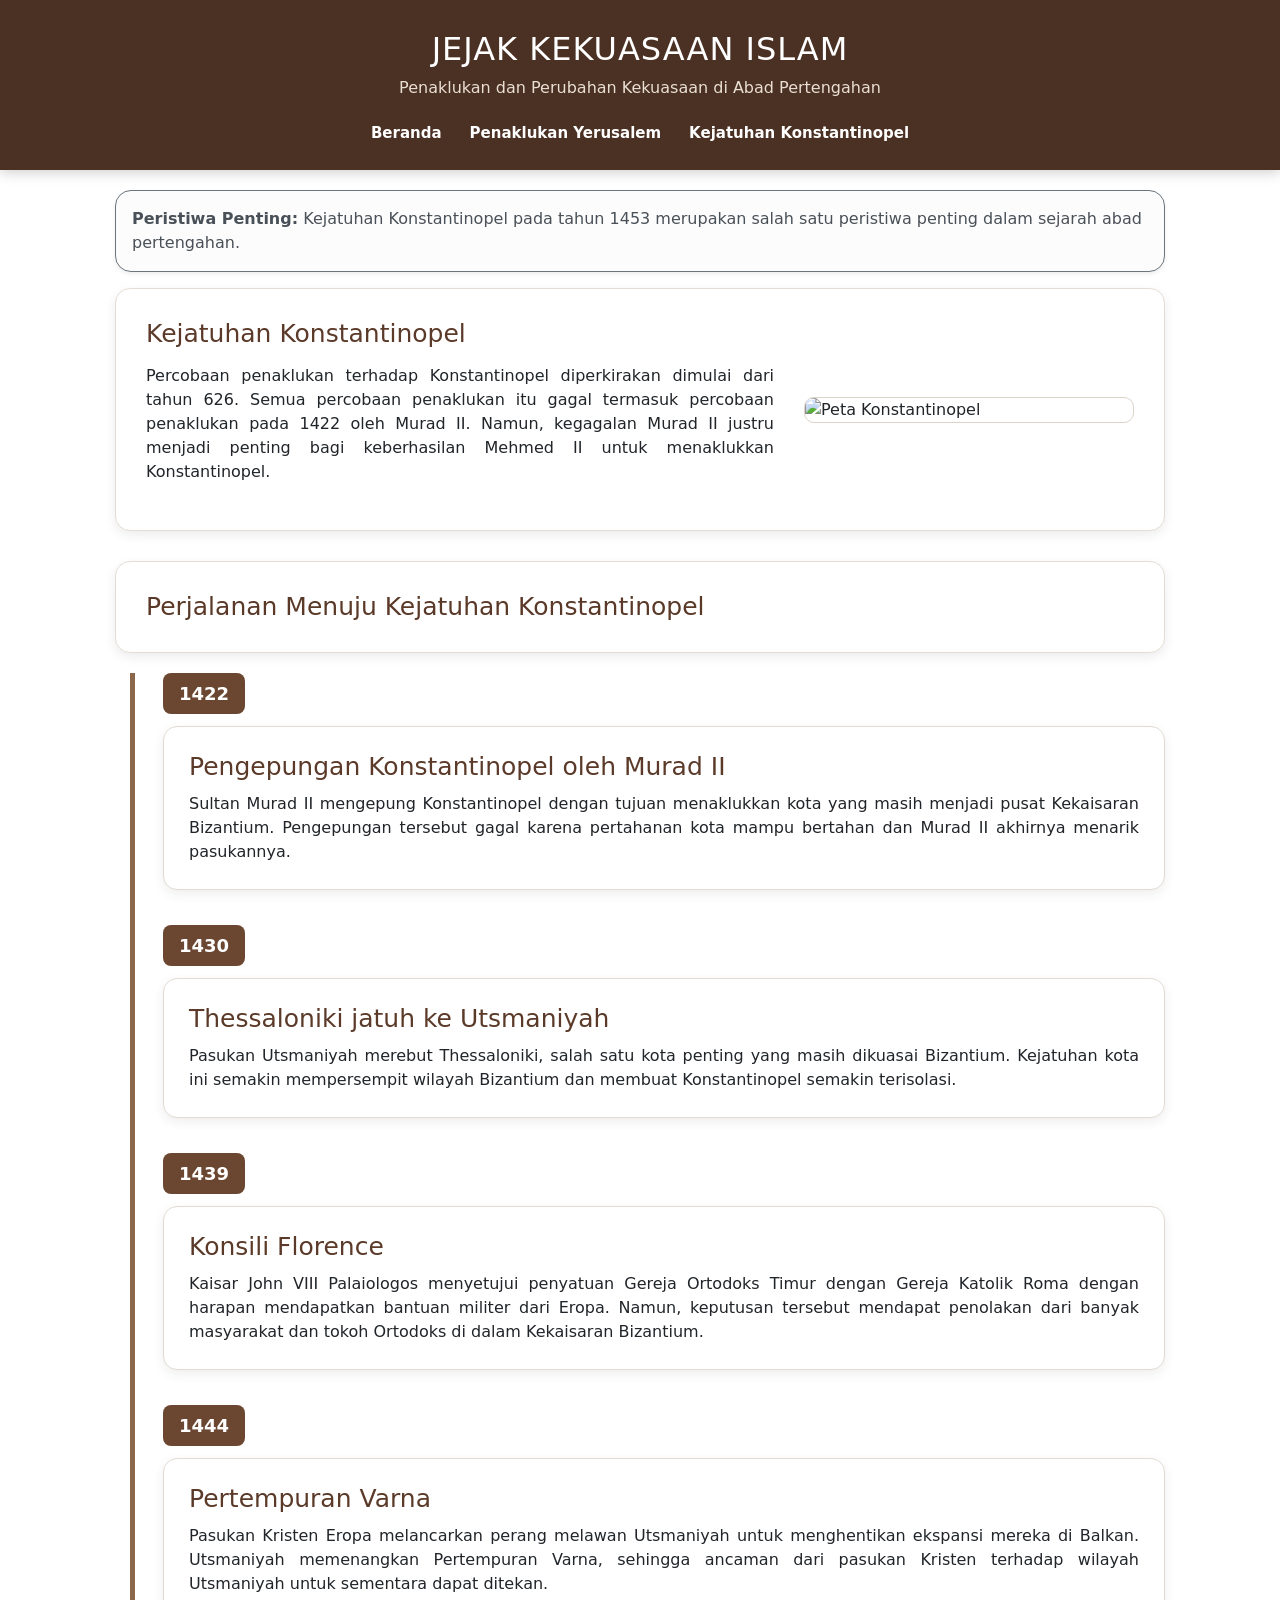
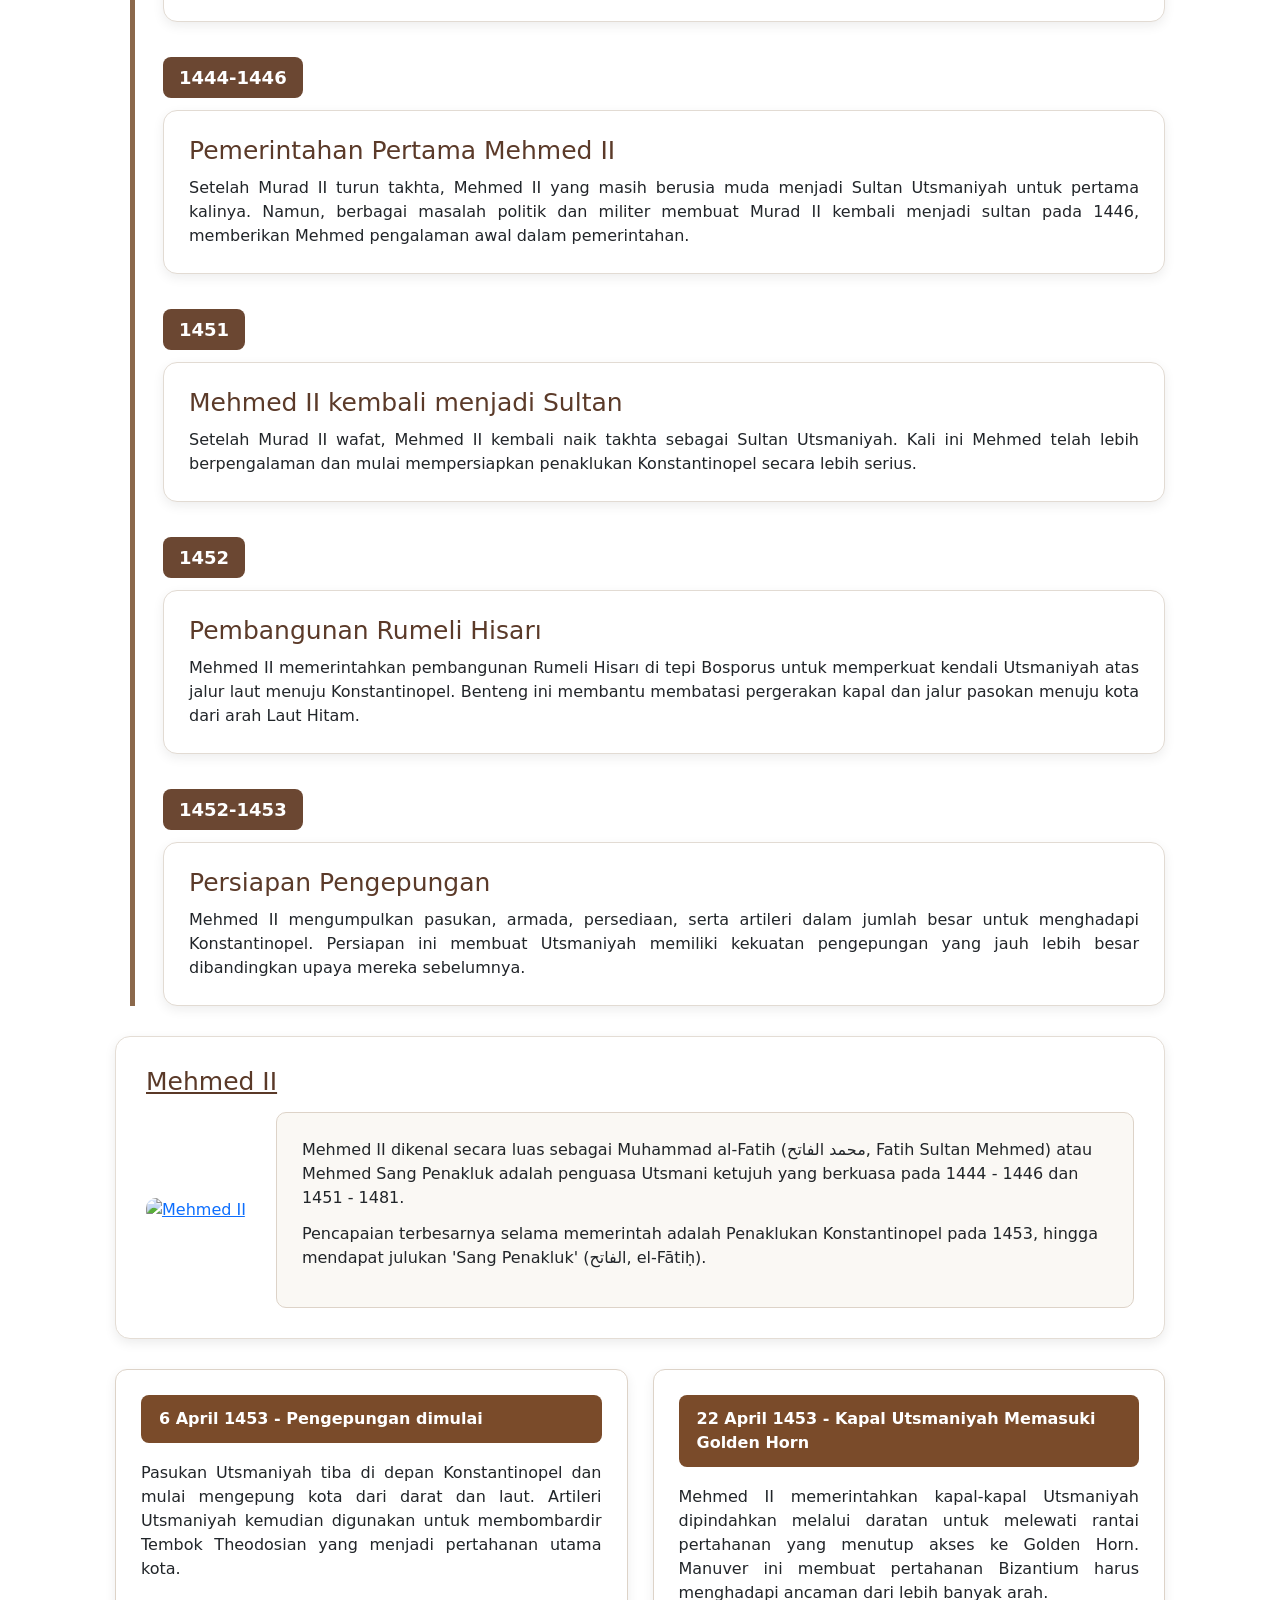
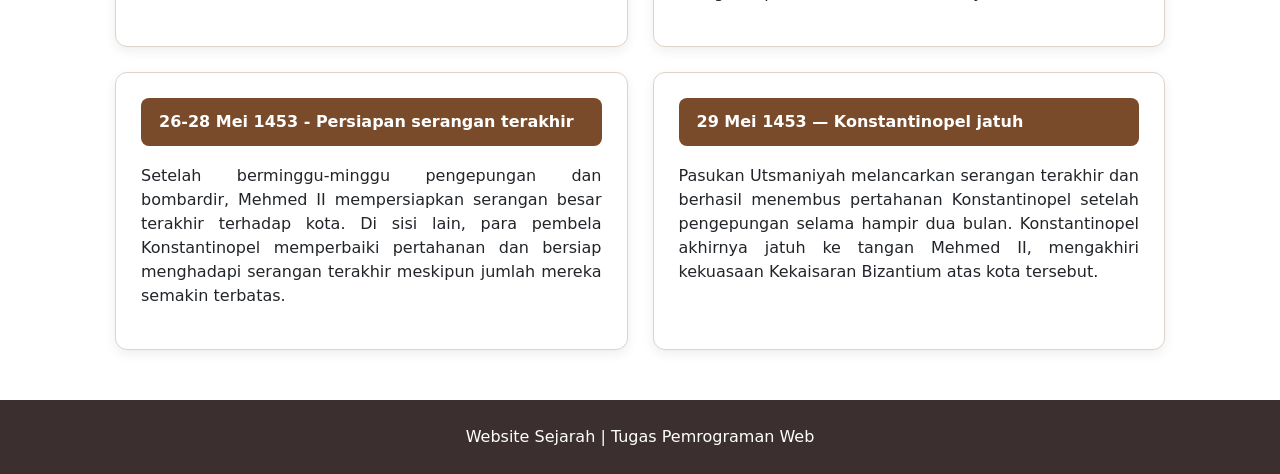
==== commit 85926e72: "Menyempurnakan tampilan dan menambahkan Bootstrap" ====
--- a/konstatinopel.html
+++ b/konstatinopel.html
@@ -1,59 +1,96 @@
 <!DOCTYPE html>
 <html lang="id">
+
 <head>
     <meta charset="UTF-8">
     <meta name="viewport" content="width=device-width, initial-scale=1.0">
-    <title>Sejarah</title>
+
+    <title>Kejatuhan Konstantinopel - Jejak Kekuasaan Islam</title>
+
+    <!-- CSS -->
     <link rel="stylesheet" href="style.css">
+
+    <!-- Bootstrap -->
+    <link
+        href="https://cdn.jsdelivr.net/npm/bootstrap@5.3.3/dist/css/bootstrap.min.css"
+        rel="stylesheet">
 </head>
 
 <body>
 
+    <!-- HEADER -->
     <header>
 
-    <h1>JEJAK KEKUASAAN ISLAM</h1>
-
-    <p>
-        Penaklukan dan Perubahan Kekuasaan di Abad Pertengahan
-    </p>
-
-    <nav>
-
-        <a href="index.html">Beranda</a>
-
-        <a href="yerusalem.html">
-            Penaklukan Yerusalem
-        </a>
-
-        <a href="konstatinopel.html">
-            Kejatuhan Konstantinopel
-        </a>
-
-    </nav>
-
-</header>
-
-
-    <main class="container">
-        <section class="summary">
+        <h1>JEJAK KEKUASAAN ISLAM</h1>
+
+        <p>
+            Penaklukan dan Perubahan Kekuasaan di Abad Pertengahan
+        </p>
+
+        <nav>
+            <a href="index.html">Beranda</a>
+            <a href="yerusalem.html">Penaklukan Yerusalem</a>
+            <a href="konstatinopel.html">Kejatuhan Konstantinopel</a>
+        </nav>
+
+    </header>
+
+
+    <!-- ISI -->
+    <main class="site-container">
+
+        <!-- BOOTSTRAP ALERT -->
+        <div
+            class="alert alert-light border border-secondary shadow-sm rounded-4"
+            role="alert">
+
+            <strong>Peristiwa Penting:</strong>
+
+            Kejatuhan Konstantinopel pada tahun 1453 merupakan salah satu
+            peristiwa penting dalam sejarah abad pertengahan.
+
+        </div>
+
+
+        <!-- PEMBUKA -->
+        <section class="history-card summary">
+
             <div>
+
                 <h2>Kejatuhan Konstantinopel</h2>
-                <p>
-                    Percobaan penaklukan terhdap Konstantinopel diperkirakan
+
+                <p class="text-justify">
+                    Percobaan penaklukan terhadap Konstantinopel diperkirakan
                     dimulai dari tahun 626. Semua percobaan penaklukan itu gagal
-                    termasuk percobaan penaklukan pada 1422 oleh Murad II. Namun, 
-                    kegagalan Murad II justru menjadi penting bagi keberhasilan 
-                    Mehmed II untuk menaklukan Konstantinopel.
-                </p>
+                    termasuk percobaan penaklukan pada 1422 oleh Murad II.
+                    Namun, kegagalan Murad II justru menjadi penting bagi
+                    keberhasilan Mehmed II untuk menaklukkan Konstantinopel.
+                </p>
+
             </div>
 
             <img
                 src="https://thumb.wikimedia.org/wikipedia/commons/thumb/b/bb/Byzantine_Constantinople-en.png/330px-Byzantine_Constantinople-en.png?utm_source=id.wikipedia.org&utm_campaign=parser&utm_content=thumbnail"
                 alt="Peta Konstantinopel">
-        </section>
-
+
+        </section>
+
+
+        <!-- JUDUL TIMELINE -->
+        <section class="history-card timeline-title">
+
+            <h2>
+                Perjalanan Menuju Kejatuhan Konstantinopel
+            </h2>
+
+        </section>
+
+
+        <!-- TIMELINE -->
         <section class="timeline">
 
+
+            <!-- 1422 -->
             <div class="timeline-item">
 
                 <span class="year">1422</span>
@@ -63,17 +100,19 @@
                     <h3>Pengepungan Konstantinopel oleh Murad II</h3>
 
                     <p>
-                        Sultan Murad II mengepung Konstantinopel dengan tujuan 
-                        menaklukkan kota yang masih menjadi pusat Kekaisaran 
-                        Bizantium. Pengepungan tersebut gagal karena pertahanan 
-                        kota mampu bertahan dan Murad II akhirnya menarik pasukannya.
-                    </p>
-
-                </div>
-
-            </div>
-
-
+                        Sultan Murad II mengepung Konstantinopel dengan tujuan
+                        menaklukkan kota yang masih menjadi pusat Kekaisaran
+                        Bizantium. Pengepungan tersebut gagal karena pertahanan
+                        kota mampu bertahan dan Murad II akhirnya menarik
+                        pasukannya.
+                    </p>
+
+                </div>
+
+            </div>
+
+
+            <!-- 1430 -->
             <div class="timeline-item">
 
                 <span class="year">1430</span>
@@ -83,9 +122,9 @@
                     <h3>Thessaloniki jatuh ke Utsmaniyah</h3>
 
                     <p>
-                        Pasukan Utsmaniyah merebut Thessaloniki, salah satu 
-                        kota penting yang masih dikuasai Bizantium. Kejatuhan 
-                        kota ini semakin mempersempit wilayah Bizantium dan 
+                        Pasukan Utsmaniyah merebut Thessaloniki, salah satu
+                        kota penting yang masih dikuasai Bizantium. Kejatuhan
+                        kota ini semakin mempersempit wilayah Bizantium dan
                         membuat Konstantinopel semakin terisolasi.
                     </p>
 
@@ -94,6 +133,7 @@
             </div>
 
 
+            <!-- 1439 -->
             <div class="timeline-item">
 
                 <span class="year">1439</span>
@@ -103,10 +143,10 @@
                     <h3>Konsili Florence</h3>
 
                     <p>
-                        Kaisar John VIII Palaiologos menyetujui penyatuan Gereja 
-                        Ortodoks Timur dengan Gereja Katolik Roma dengan harapan 
-                        mendapatkan bantuan militer dari Eropa. Namun, keputusan 
-                        tersebut mendapat penolakan dari banyak masyarakat dan 
+                        Kaisar John VIII Palaiologos menyetujui penyatuan Gereja
+                        Ortodoks Timur dengan Gereja Katolik Roma dengan harapan
+                        mendapatkan bantuan militer dari Eropa. Namun, keputusan
+                        tersebut mendapat penolakan dari banyak masyarakat dan
                         tokoh Ortodoks di dalam Kekaisaran Bizantium.
                     </p>
 
@@ -115,6 +155,7 @@
             </div>
 
 
+            <!-- 1444 -->
             <div class="timeline-item">
 
                 <span class="year">1444</span>
@@ -124,17 +165,19 @@
                     <h3>Pertempuran Varna</h3>
 
                     <p>
-                        Pasukan Kristen Eropa melancarkan perang melawan Utsmaniyah 
-                        untuk menghentikan ekspansi mereka di Balkan. Utsmaniyah 
-                        memenangkan Pertempuran Varna, sehingga ancaman dari pasukan 
-                        Kristen terhadap wilayah Utsmaniyah untuk sementara dapat ditekan.
-                    </p>
-
-                </div>
-
-            </div>
-
-
+                        Pasukan Kristen Eropa melancarkan perang melawan
+                        Utsmaniyah untuk menghentikan ekspansi mereka di Balkan.
+                        Utsmaniyah memenangkan Pertempuran Varna, sehingga
+                        ancaman dari pasukan Kristen terhadap wilayah Utsmaniyah
+                        untuk sementara dapat ditekan.
+                    </p>
+
+                </div>
+
+            </div>
+
+
+            <!-- 1444-1446 -->
             <div class="timeline-item">
 
                 <span class="year">1444-1446</span>
@@ -144,18 +187,19 @@
                     <h3>Pemerintahan Pertama Mehmed II</h3>
 
                     <p>
-                        Setelah Murad II turun takhta, Mehmed II yang masih berusia 
-                        muda menjadi Sultan Utsmaniyah untuk pertama kalinya. Namun, 
-                        berbagai masalah politik dan militer membuat Murad II kembali 
-                        menjadi sultan pada 1446, memberikan Mehmed pengalaman awal 
-                        dalam pemerintahan.
-                    </p>
-
-                </div>
-
-            </div>
-
-
+                        Setelah Murad II turun takhta, Mehmed II yang masih
+                        berusia muda menjadi Sultan Utsmaniyah untuk pertama
+                        kalinya. Namun, berbagai masalah politik dan militer
+                        membuat Murad II kembali menjadi sultan pada 1446,
+                        memberikan Mehmed pengalaman awal dalam pemerintahan.
+                    </p>
+
+                </div>
+
+            </div>
+
+
+            <!-- 1451 -->
             <div class="timeline-item">
 
                 <span class="year">1451</span>
@@ -165,16 +209,18 @@
                     <h3>Mehmed II kembali menjadi Sultan</h3>
 
                     <p>
-                        Setelah Murad II wafat, Mehmed II kembali naik takhta sebagai 
-                        Sultan Utsmaniyah. Kali ini Mehmed telah lebih berpengalaman 
-                        dan mulai mempersiapkan penaklukan Konstantinopel secara 
-                        lebih serius.
-                    </p>
-
-                </div>
-
-            </div>
-
+                        Setelah Murad II wafat, Mehmed II kembali naik takhta
+                        sebagai Sultan Utsmaniyah. Kali ini Mehmed telah lebih
+                        berpengalaman dan mulai mempersiapkan penaklukan
+                        Konstantinopel secara lebih serius.
+                    </p>
+
+                </div>
+
+            </div>
+
+
+            <!-- 1452 -->
             <div class="timeline-item">
 
                 <span class="year">1452</span>
@@ -184,17 +230,19 @@
                     <h3>Pembangunan Rumeli Hisarı</h3>
 
                     <p>
-                        Mehmed II memerintahkan pembangunan Rumeli Hisarı di 
-                        tepi Bosporus untuk memperkuat kendali Utsmaniyah atas 
-                        jalur laut menuju Konstantinopel. Benteng ini membantu 
-                        membatasi pergerakan kapal dan jalur pasokan menuju 
-                        kota dari arah Laut Hitam.
-                    </p>
-
-                </div>
-
-            </div>
-
+                        Mehmed II memerintahkan pembangunan Rumeli Hisarı di
+                        tepi Bosporus untuk memperkuat kendali Utsmaniyah
+                        atas jalur laut menuju Konstantinopel. Benteng ini
+                        membantu membatasi pergerakan kapal dan jalur pasokan
+                        menuju kota dari arah Laut Hitam.
+                    </p>
+
+                </div>
+
+            </div>
+
+
+            <!-- 1452-1453 -->
             <div class="timeline-item">
 
                 <span class="year">1452-1453</span>
@@ -204,10 +252,10 @@
                     <h3>Persiapan Pengepungan</h3>
 
                     <p>
-                        Mehmed II mengumpulkan pasukan, armada, persediaan, 
-                        serta artileri dalam jumlah besar untuk menghadapi 
-                        Konstantinopel. Persiapan ini membuat Utsmaniyah 
-                        memiliki kekuatan pengepungan yang jauh lebih besar 
+                        Mehmed II mengumpulkan pasukan, armada, persediaan,
+                        serta artileri dalam jumlah besar untuk menghadapi
+                        Konstantinopel. Persiapan ini membuat Utsmaniyah
+                        memiliki kekuatan pengepungan yang jauh lebih besar
                         dibandingkan upaya mereka sebelumnya.
                     </p>
 
@@ -218,88 +266,133 @@
         </section>
 
 
-        <section class="content-card">
-            <a href="https://id.wikipedia.org/wiki/Mehmed_II">
+        <!-- MEHMED II -->
+        <section class="history-card">
+
+            <a
+                href="https://id.wikipedia.org/wiki/Mehmed_II"
+                class="section-link">
+
                 <h2>Mehmed II</h2>
+
             </a>
 
+
             <div class="image-section">
+
                 <a href="https://id.wikipedia.org/wiki/Mehmed_II">
+
                     <img
-                    src="https://thumb.wikimedia.org/wikipedia/commons/thumb/6/6e/Bellini%2C_Gentile_-_Sultan_Mehmet_II.jpg/250px-Bellini%2C_Gentile_-_Sultan_Mehmet_II.jpg?utm_source=id.wikipedia.org&utm_campaign=parser&utm_content=thumbnail"
-                    alt="Mehmed II">
+                        src="https://thumb.wikimedia.org/wikipedia/commons/thumb/6/6e/Bellini%2C_Gentile_-_Sultan_Mehmet_II.jpg/250px-Bellini%2C_Gentile_-_Sultan_Mehmet_II.jpg?utm_source=id.wikipedia.org&utm_campaign=id.wikipedia.org&utm_content=thumbnail"
+                        alt="Mehmed II">
+
                 </a>
-                
+
 
                 <div class="info-card">
-                    <p>
-                        Mehmed II dikenal secara luas sebagai Muhammad al-Fatih 
-                        (محمد الفاتح, Fatih Sultan Mehmed) atau Mehmed Sang 
-                        Penakluk adalah penguasa Utsmani ketujuh yang berkuasa 
-                        pada 1444 - 1446 dan 1451 - 1481. <br>Pencapaian
-                        terbesarnya selama memerintah adalah Penaklukan 
-                        Konstantinopel pada 1453, hingga mendapat julukan 'Sang 
-                        Penakluk' (الفاتح, el-Fātiḥ)
-                    </p>
-                </div>
-            </div>   
-        </section>
-
-        <section class="twocard">
-            <div class="info-card">
-                <span class="title">6 April 1453 - Pengepungan dimulai</span>
+
+                    <p>
+                        Mehmed II dikenal secara luas sebagai Muhammad al-Fatih
+                        (محمد الفاتح, Fatih Sultan Mehmed) atau Mehmed Sang
+                        Penakluk adalah penguasa Utsmani ketujuh yang berkuasa
+                        pada 1444 - 1446 dan 1451 - 1481.
+                    </p>
+
+                    <p>
+                        Pencapaian terbesarnya selama memerintah adalah
+                        Penaklukan Konstantinopel pada 1453, hingga mendapat
+                        julukan 'Sang Penakluk' (الفاتح, el-Fātiḥ).
+                    </p>
+
+                </div>
+
+            </div>
+
+        </section>
+
+
+        <!-- PERISTIWA PENGEPUNGAN -->
+        <section class="event-grid">
+
+            <div class="event-card">
+
+                <span class="event-title">
+                    6 April 1453 - Pengepungan dimulai
+                </span>
+
                 <p>
-                    Pasukan Utsmaniyah tiba di depan Konstantinopel dan mulai 
-                    mengepung kota dari darat dan laut. Artileri Utsmaniyah 
-                    kemudian digunakan untuk membombardir Tembok Theodosian 
+                    Pasukan Utsmaniyah tiba di depan Konstantinopel dan mulai
+                    mengepung kota dari darat dan laut. Artileri Utsmaniyah
+                    kemudian digunakan untuk membombardir Tembok Theodosian
                     yang menjadi pertahanan utama kota.
                 </p>
-            </div>
-
-            <div class="info-card">
-                <span class="title">22 April 1453 - Kapal Utsmaniyah Memasuki Golden Horn</span>
+
+            </div>
+
+
+            <div class="event-card">
+
+                <span class="event-title">
+                    22 April 1453 - Kapal Utsmaniyah Memasuki Golden Horn
+                </span>
+
                 <p>
-                    Mehmed II memerintahkan kapal-kapal Utsmaniyah dipindahkan 
-                    melalui daratan untuk melewati rantai pertahanan yang menutup 
-                    akses ke Golden Horn. Manuver ini membuat pertahanan Bizantium 
-                    harus menghadapi ancaman dari lebih banyak arah.
-                </p>
-            </div>
-        </section>
-
-        <section class="twocard">
-            <div class="info-card">
-                <span class="title">26-28 Mei 1453 - Persiapan serangan terakhir</span>
+                    Mehmed II memerintahkan kapal-kapal Utsmaniyah dipindahkan
+                    melalui daratan untuk melewati rantai pertahanan yang
+                    menutup akses ke Golden Horn. Manuver ini membuat pertahanan
+                    Bizantium harus menghadapi ancaman dari lebih banyak arah.
+                </p>
+
+            </div>
+
+
+            <div class="event-card">
+
+                <span class="event-title">
+                    26-28 Mei 1453 - Persiapan serangan terakhir
+                </span>
+
                 <p>
-                    Setelah berminggu-minggu pengepungan dan bombardir, Mehmed II 
-                    mempersiapkan serangan besar terakhir terhadap kota. Di sisi 
-                    lain, para pembela Konstantinopel memperbaiki pertahanan dan 
-                    bersiap menghadapi serangan terakhir meskipun jumlah mereka 
-                    semakin terbatas.
-                </p>
-            </div>
-
-            <div class="info-card">
-                <span class="title">29 Mei 1453 — Konstantinopel jatuh</span>
+                    Setelah berminggu-minggu pengepungan dan bombardir,
+                    Mehmed II mempersiapkan serangan besar terakhir terhadap
+                    kota. Di sisi lain, para pembela Konstantinopel
+                    memperbaiki pertahanan dan bersiap menghadapi serangan
+                    terakhir meskipun jumlah mereka semakin terbatas.
+                </p>
+
+            </div>
+
+
+            <div class="event-card">
+
+                <span class="event-title">
+                    29 Mei 1453 — Konstantinopel jatuh
+                </span>
+
                 <p>
-                    Pasukan Utsmaniyah melancarkan serangan terakhir dan berhasil 
-                    menembus pertahanan Konstantinopel setelah pengepungan selama 
-                    hampir dua bulan. Konstantinopel akhirnya jatuh ke tangan Mehmed 
-                    II, mengakhiri kekuasaan Kekaisaran Bizantium atas kota tersebut.
-                </p>
-            </div>
-        </section>
-
-        
+                    Pasukan Utsmaniyah melancarkan serangan terakhir dan
+                    berhasil menembus pertahanan Konstantinopel setelah
+                    pengepungan selama hampir dua bulan. Konstantinopel
+                    akhirnya jatuh ke tangan Mehmed II, mengakhiri kekuasaan
+                    Kekaisaran Bizantium atas kota tersebut.
+                </p>
+
+            </div>
+
+        </section>
 
     </main>
 
 
+    <!-- FOOTER -->
     <footer>
-    <p>
-        Website Sejarah | Tugas Pemrograman Web
-    </p>
-</footer>
+
+        <p>
+            Website Sejarah | Tugas Pemrograman Web
+        </p>
+
+    </footer>
 
 </body>
-</html>
+
+</html>
--- a/style.css
+++ b/style.css
@@ -1,562 +1,912 @@
 * {
-  box-sizing: border-box;
-  margin: 0;
-  padding: 0;
-  }
+    box-sizing: border-box;
+    margin: 0;
+    padding: 0;
+}
+
+
+/* =========================
+   BODY
+========================= */
 
 body {
-font-family: Arial, Helvetica, sans-serif;
-background-color: #f4efe6;
-color: #3d3027;
-line-height: 1.7;
-padding-top: 150px;
-}
-
-.container {
-width: 90%;
-max-width: 1050px;
-margin: 35px auto;
-}
+    font-family: Arial, Helvetica, sans-serif;
+    background-color: #f4efe6;
+    color: #3d3027;
+    line-height: 1.7;
+    padding-top: 155px;
+}
+
+
+/* =========================
+   HEADER
+========================= */
+
+header {
+    background-color: #4b3024;
+    color: white;
+
+    text-align: center;
+
+    padding: 30px 20px 25px;
+
+    position: fixed;
+    top: 0;
+    left: 0;
+
+    width: 100%;
+
+    z-index: 1000;
+
+    box-shadow: 0 3px 12px rgba(0, 0, 0, 0.18);
+}
+
+
+header h1 {
+    font-size: 32px;
+
+    margin-bottom: 8px;
+
+    letter-spacing: 1px;
+}
+
+
+header p {
+    font-size: 16px;
+
+    color: #eadfd3;
+
+    margin-bottom: 22px;
+}
+
+
+/* =========================
+   NAVBAR
+   FLEXBOX
+========================= */
+
+nav {
+    display: flex;
+
+    justify-content: center;
+    align-items: center;
+
+    gap: 28px;
+
+    flex-wrap: wrap;
+}
+
+
+nav a {
+    color: white;
+
+    text-decoration: none;
+
+    font-size: 15px;
+
+    font-weight: bold;
+
+    transition: 0.2s;
+}
+
+
+nav a:hover {
+    color: #d9b98c;
+}
+
+
+/* =========================
+   CONTAINER
+========================= */
+
+.site-container {
+    width: 90%;
+
+    max-width: 1050px;
+
+    margin: 35px auto;
+}
+
+
+/* =========================
+   LINK
+========================= */
 
 a {
-text-decoration: none;
-}
-
-/* HEADER */
-
-header {
-background-color: #4b3024;
-color: white;
-text-align: center;
-padding: 35px 20px 25px;
-position: fixed;
-top: 0;
-left: 0;
-width: 100%;
-z-index: 1000;
-}
-
-header h1 {
-font-size: 32px;
-margin-bottom: 8px;
-letter-spacing: 1px;
-}
-
-header p {
-font-size: 16px;
-color: #eadfd3;
-margin-bottom: 25px;
-}
-
-nav {
-display: flex;
-justify-content: center;
-gap: 28px;
-flex-wrap: wrap;
-}
-
-nav a {
-color: white;
-text-decoration: none;
-font-size: 15px;
-font-weight: bold;
-}
-
-nav a:hover {
-color: #d9b98c;
-}
-
-/* ISI */
-
-.card {
-background-color: white;
-border-radius: 10px;
-padding: 30px;
-margin-bottom: 30px;
-box-shadow: 0 3px 10px rgba(0, 0, 0, 0.08);
-}
-
-.card h2 {
-color: #5a3928;
-margin-bottom: 15px;
-font-size: 25px;
-}
-
-.card h3 {
-color: #6a4530;
-margin-bottom: 8px;
-}
+    text-decoration: none;
+}
+
+
+/* =========================
+   KOTAK UTAMA
+========================= */
+
+.history-card {
+    background-color: white;
+
+    border: 1px solid #e4ddd5;
+
+    border-radius: 15px;
+
+    padding: 30px;
+
+    margin-bottom: 30px;
+
+    box-shadow:
+        0 4px 12px rgba(0, 0, 0, 0.08);
+}
+
+
+.history-card h2 {
+    color: #5a3928;
+
+    margin-bottom: 15px;
+
+    font-size: 25px;
+}
+
+
+.history-card h3 {
+    color: #6a4530;
+
+    margin-bottom: 10px;
+}
+
+
+/* =========================
+   ALERT BOOTSTRAP
+========================= */
+
+.alert {
+    margin-bottom: 30px;
+
+    padding: 20px 25px;
+
+    color: #4b3024;
+
+    background-color: #fffdf9;
+}
+
+
+/* =========================
+   BERANDA
+========================= */
 
 .intro {
-text-align: center;
-}
+    text-align: center;
+}
+
 
 .intro h2 {
-color: #5a3928;
-font-size: 28px;
-margin-bottom: 15px;
-}
+    font-size: 28px;
+
+    margin-bottom: 15px;
+}
+
 
 .intro p {
-max-width: 800px;
-margin: auto;
-}
-
-/* DUA SEJARAH */
+    max-width: 800px;
+
+    margin: auto;
+}
+
+
+/* =========================
+   DUA TOPIK
+   FLEXBOX
+========================= */
 
 .topics {
-display: grid;
-grid-template-columns: 1fr 1fr;
-gap: 25px;
-margin-top: 20px;
-}
+    display: flex;
+
+    gap: 25px;
+
+    margin-top: 20px;
+}
+
 
 .topic {
-background-color: #faf8f4;
-border: 1px solid #e5ddd3;
-border-radius: 8px;
-padding: 25px;
-}
+    background-color: #faf8f4;
+
+    border: 1px solid #ddd3c8;
+
+    border-radius: 10px;
+
+    padding: 25px;
+
+    flex: 1;
+
+    box-shadow:
+        0 2px 7px rgba(0, 0, 0, 0.04);
+}
+
 
 .topic h2 {
-color: #5a3928;
-margin-bottom: 12px;
-}
+    color: #5a3928;
+
+    margin-bottom: 12px;
+
+    font-size: 23px;
+}
+
 
 .topic p {
-margin-bottom: 20px;
-}
-
-.button {
-display: inline-block;
-background-color: #6b4732;
-color: white;
-text-decoration: none;
-padding: 9px 16px;
-border-radius: 5px;
-font-weight: bold;
-}
-
-.button:hover {
-background-color: #4b3024;
-}
-
-/* HERO */
+    margin-bottom: 20px;
+}
+
+
+/* =========================
+   BOOTSTRAP BUTTON
+========================= */
+
+.topic .btn {
+    font-weight: bold;
+
+    border-radius: 6px;
+}
+
+
+/* =========================
+   HERO YERUSALEM
+========================= */
 
 .hero {
-background-color: white;
-margin-top: 35px;
-padding: 35px;
-border-radius: 15px;
-display: grid;
-grid-template-columns: 1fr 1fr;
-align-items: center;
-justify-content: space-between;
-gap: 30px;
-}
-
-.hero h2 {
-font-size: 40px;
-color: #5b3a29;
-margin-bottom: 15px;
-}
+    display: flex;
+
+    align-items: center;
+
+    gap: 30px;
+}
+
+
+.hero img {
+    width: 48%;
+
+    height: 330px;
+
+    object-fit: cover;
+
+    border-radius: 10px;
+}
+
+
+.hero-text {
+    flex: 1;
+}
+
 
 .hero-text h2 {
-font-size: 29px;
-color: #4b3024;
-margin-bottom: 15px;
-}
+    color: #4b3024;
+
+    font-size: 30px;
+
+    margin-bottom: 18px;
+
+    text-align: center;
+}
+
 
 .hero-text p {
-text-align: justify;
-}
-
-.hero img {
-width: 100%;
-height: 330px;
-object-fit: cover;
-border-radius: 8px;
-}
-
-/* SUMMARY */
+    text-align: justify;
+
+    margin-bottom: 15px;
+}
+
+
+/* =========================
+   TEXT JUSTIFY
+========================= */
+
+.text-justify {
+    text-align: justify;
+}
+
+
+/* =========================
+   JUDUL TIMELINE
+========================= */
+
+.timeline-title {
+    margin-bottom: 20px;
+}
+
+
+.timeline-title h2 {
+    margin-bottom: 0;
+}
+
+
+/* =========================
+   TIMELINE
+========================= */
+
+.timeline {
+    margin-bottom: 30px;
+}
+
+
+.timeline-item {
+    position: relative;
+
+    border-left: 5px solid #8b684b;
+
+    padding: 0 0 30px 28px;
+
+    margin-left: 15px;
+}
+
+
+.timeline-item:last-child {
+    padding-bottom: 0;
+}
+
+
+.year {
+    display: inline-block;
+
+    background-color: #6b4732;
+
+    color: white;
+
+    padding: 7px 16px;
+
+    border-radius: 8px;
+
+    font-weight: bold;
+
+    font-size: 18px;
+
+    margin-bottom: 12px;
+}
+
+
+/* KOTAK SETIAP PERISTIWA */
+
+.timeline-content {
+    background-color: white;
+
+    border: 1px solid #e2dbd3;
+
+    border-radius: 14px;
+
+    padding: 25px;
+
+    margin-bottom: 5px;
+
+    box-shadow:
+        0 4px 12px rgba(0, 0, 0, 0.07);
+}
+
+
+.timeline-content h3 {
+    color: #5b3a29;
+
+    font-size: 25px;
+
+    margin-bottom: 10px;
+}
+
+
+.timeline-content p {
+    margin-bottom: 0;
+
+    text-align: justify;
+}
+
+
+/* =========================
+   PERTEMPURAN HATTIN
+========================= */
+
+.battle-image {
+    text-align: center;
+}
+
+
+.battle-image img {
+    width: 100%;
+
+    max-width: 700px;
+
+    height: 360px;
+
+    object-fit: cover;
+
+    border-radius: 10px;
+
+    margin: 10px auto 15px;
+}
+
+
+.caption {
+    font-size: 13px;
+
+    color: #76675c;
+
+    margin-bottom: 15px;
+}
+
+
+/* =========================
+   TOKOH
+========================= */
+
+.people {
+    display: grid;
+
+    grid-template-columns: repeat(3, 1fr);
+
+    gap: 20px;
+
+    margin-top: 20px;
+}
+
+
+.person {
+    background-color: #faf8f4;
+
+    border: 1px solid #ddd3c8;
+
+    border-radius: 10px;
+
+    padding: 20px;
+}
+
+
+.person h3 {
+    color: #5a3928;
+
+    margin-bottom: 8px;
+}
+
+
+.person p {
+    font-size: 14px;
+
+    text-align: justify;
+}
+
+
+/* =========================
+   HIGHLIGHT
+========================= */
+
+.highlight {
+    background-color: #eee4d6;
+
+    border-left: 5px solid #79553b;
+
+    padding: 20px;
+
+    margin-top: 20px;
+
+    border-radius: 7px;
+}
+
+
+.highlight strong {
+    color: #573827;
+}
+
+
+/* =========================
+   KONSTANTINOPEL
+========================= */
 
 .summary {
-background-color: white;
-margin-top: 35px;
-padding: 35px;
-border-radius: 15px;
-display: flex;
-align-items: center;
-justify-content: space-between;
-gap: 30px;
-}
+    display: flex;
+
+    align-items: center;
+
+    justify-content: space-between;
+
+    gap: 30px;
+}
+
+
+.summary > div {
+    flex: 1;
+}
+
+
+.summary h2 {
+    color: #5b3a29;
+
+    margin-bottom: 15px;
+}
+
 
 .summary img {
-border-radius: 10px;
-}
-
-/* CONTENT */
-
-.content-card {
-background-color: white;
-margin-top: 30px;
-padding: 30px;
-border-radius: 15px;
-}
-
-.content-card h2 {
-color: #5b3a29;
-margin-bottom: 15px;
-}
-
-.content-card p {
-margin-bottom: 15px;
-}
-
-/* THREE COLUMNS */
-
-.three-columns {
-display: grid;
-grid-template-columns: repeat(3, 1fr);
-gap: 20px;
-margin-top: 30px;
-}
+    width: 330px;
+
+    max-width: 100%;
+
+    border-radius: 10px;
+
+    border: 1px solid #ddd3c8;
+}
+
+
+/* =========================
+   MEHMED II
+========================= */
+
+.section-link {
+    color: #5a3928;
+}
+
+
+.section-link:hover {
+    color: #7a4b2a;
+}
+
+
+.image-section {
+    display: flex;
+
+    align-items: center;
+
+    gap: 30px;
+
+    margin-top: 15px;
+}
+
+
+.image-section img {
+    width: 250px;
+
+    max-width: 100%;
+
+    border-radius: 10px;
+}
+
 
 .info-card {
-background-color: white;
-padding: 25px;
-border-radius: 12px;
-}
-
-.info-card h3 {
-color: #7a4b2a;
-margin-bottom: 10px;
-}
-
-/* TWO CARD */
-
-.twocard {
-display: grid;
-grid-template-columns: repeat(2, 1fr);
-gap: 50px;
-margin-top: 30px;
-}
-
-.flag {
-display: flex;
-min-width: 90px;
-height: 50px;
-background-color: #5b351f;
-color: white;
-align-items: center;
-justify-content: center;
-border-radius: 8px;
-font-weight: bold;
-}
-
-.twocard .info-card {
-justify-content: flex-start;
-display: flex;
-align-items: center;
-flex-direction: column;
-}
-
-.info-card-l {
-background-color: white;
-padding: 25px;
-border-radius: 12px;
-display: flex;
-justify-content: center;
-}
-
-.title {
-display: flex;
-align-items: center;
-margin-bottom: 20px;
-background-color: #7a4b2a;
-color: white;
-padding: 12px 22px;
-text-decoration: none;
-border-radius: 8px;
-}
-
-/* IMAGE */
-
-.image-section {
-display: flex;
-align-items: center;
-gap: 30px;
-}
-
-.image-section img {
-width: 280px;
-max-height: 350px;
-object-fit: cover;
-border-radius: 10px;
-}
-
-.battle-image {
-text-align: center;
-}
-
-.battle-image img {
-width: 100%;
-max-width: 700px;
-height: 360px;
-object-fit: cover;
-border-radius: 8px;
-margin: 10px auto 15px;
-}
-
-.caption {
-font-size: 13px;
-color: #76675c;
-}
-
-/* PROFILE */
-
-.profile {
-display: flex;
-align-items: center;
-gap: 30px;
-}
-
-.profile img {
-width: 200px;
-border-radius: 10px;
-}
-
-/* TIMELINE */
-
-.timeline {
-margin-top: 35px;
-}
-
-.timeline-item {
-border-left: 4px solid #8b684b;
-padding: 5px 0 20px 20px;
-margin-left: 10px;
-}
-
-.timeline-item:last-child {
-padding-bottom: 0;
-}
-
-.year {
-display: inline-block;
-background-color: #6b4732;
-color: white;
-padding: 5px 12px;
-border-radius: 5px;
-font-weight: bold;
-margin-bottom: 8px;
-}
-
-.timeline-content {
-background-color: white;
-padding: 25px;
-border-radius: 12px;
-flex: 1;
-}
-
-.timeline-content h3 {
-color: #5b3a29;
-margin-bottom: 8px;
-}
-
-/* PEOPLE */
-
-.people {
-display: grid;
-grid-template-columns: repeat(3, 1fr);
-gap: 20px;
-margin-top: 20px;
-}
-
-.person {
-background-color: #faf8f4;
-border: 1px solid #e5ddd3;
-border-radius: 8px;
-padding: 20px;
-}
-
-.person h3 {
-color: #5a3928;
-margin-bottom: 8px;
-}
-
-.person p {
-font-size: 14px;
-text-align: justify;
-}
-
-/* HIGHLIGHT */
-
-.highlight {
-background-color: #eee4d6;
-border-left: 5px solid #79553b;
-padding: 20px;
-margin-top: 20px;
-border-radius: 5px;
-}
-
-.highlight strong {
-color: #573827;
-}
-
-/* FOOTER */
+    background-color: #faf8f4;
+
+    border: 1px solid #ddd3c8;
+
+    border-radius: 10px;
+
+    padding: 25px;
+
+    flex: 1;
+}
+
+
+.info-card p {
+    margin-bottom: 12px;
+}
+
+
+/* =========================
+   PERISTIWA PENGEPUNGAN
+========================= */
+
+.event-grid {
+    display: grid;
+
+    grid-template-columns: repeat(2, 1fr);
+
+    gap: 25px;
+
+    margin-bottom: 30px;
+}
+
+
+.event-card {
+    background-color: white;
+
+    border: 1px solid #ddd3c8;
+
+    border-radius: 12px;
+
+    padding: 25px;
+
+    box-shadow:
+        0 4px 12px rgba(0, 0, 0, 0.07);
+}
+
+
+.event-title {
+    display: block;
+
+    background-color: #7a4b2a;
+
+    color: white;
+
+    padding: 12px 18px;
+
+    border-radius: 8px;
+
+    font-weight: bold;
+
+    margin-bottom: 18px;
+}
+
+
+.event-card p {
+    text-align: justify;
+}
+
+
+/* =========================
+   FOOTER
+========================= */
 
 footer {
-background-color: #3b2f2f;
-color: white;
-text-align: center;
-padding: 25px;
-margin-top: 50px;
-}
-
-
-/* RESPONSIVE */
+    background-color: #3b2f2f;
+
+    color: white;
+
+    text-align: center;
+
+    padding: 25px;
+
+    margin-top: 50px;
+}
+
+
+footer p {
+    margin: 0;
+}
+
+
+/* =========================
+   RESPONSIVE / HP
+========================= */
 
 @media (max-width: 768px) {
+
+    body {
+        padding-top: 225px;
+    }
+
+
+    header {
+        padding: 22px 15px;
+    }
+
+
+    header h1 {
+        font-size: 24px;
+
+        line-height: 1.3;
+    }
+
+
+    header p {
+        font-size: 14px;
+
+        margin-bottom: 18px;
+    }
+
+
+    /* NAVBAR DI HP */
+
+    nav {
+        flex-direction: column;
+
+        gap: 10px;
+    }
+
+
+    nav a {
+        font-size: 14px;
+    }
+
+
+    /* CONTAINER */
+
+    .site-container {
+        width: 92%;
+
+        margin: 25px auto;
+    }
+
+
+    /* KOTAK */
+
+    .history-card {
+        padding: 22px;
+
+        border-radius: 13px;
+    }
+
+
+    /* TOPIK BERANDA */
+
+    .topics {
+        flex-direction: column;
+
+        gap: 20px;
+    }
+
+
+    .topic {
+        width: 100%;
+
+        padding: 20px;
+    }
+
+
+    .topic h2 {
+        font-size: 21px;
+    }
+
+
+    .topic p {
+        font-size: 14px;
+    }
+
+
+    /* ALERT */
+
+    .alert {
+        padding: 18px;
+
+        font-size: 14px;
+    }
+
+
+    /* HERO */
+
+    .hero {
+        flex-direction: column;
+
+        text-align: center;
+    }
+
+
+    .hero img {
+        width: 100%;
+
+        height: auto;
+
+        max-height: 300px;
+    }
+
+
+    .hero-text {
+        width: 100%;
+    }
+
+
+    .hero-text h2 {
+        font-size: 25px;
+
+        text-align: center;
+    }
+
+
+    .hero-text p {
+        text-align: justify;
+    }
+
+
+    /* TIMELINE */
+
+    .timeline-title h2 {
+        font-size: 24px;
+    }
+
+
+    .timeline-item {
+        margin-left: 5px;
+
+        padding-left: 15px;
+
+        padding-bottom: 25px;
+    }
+
+
+    .timeline-content {
+        padding: 20px;
+
+        border-radius: 12px;
+    }
+
+
+    .timeline-content h3 {
+        font-size: 21px;
+    }
+
+
+    .timeline-content p {
+        font-size: 15px;
+
+        text-align: justify;
+    }
+
+
+    .year {
+        font-size: 16px;
+
+        padding: 6px 13px;
+    }
+
+
+    /* TOKOH */
+
+    .people {
+        grid-template-columns: 1fr;
+    }
+
+
+    .person {
+        width: 100%;
+    }
+
+
+    /* BATTLE */
+
+    .battle-image img {
+        height: auto;
+    }
+
 
     /* KONSTANTINOPEL */
 
     .summary {
         flex-direction: column;
+
         text-align: center;
     }
+
 
     .summary img {
         width: 100%;
-        max-width: 500px;
-    }
+
+        max-width: 400px;
+    }
+
+
+    .summary p {
+        text-align: justify;
+    }
+
+
+    /* MEHMED */
 
     .image-section {
         flex-direction: column;
+
         text-align: center;
     }
+
 
     .image-section img {
         width: 100%;
-        max-width: 280px;
-    }
-
-    .twocard {
+
+        max-width: 250px;
+    }
+
+
+    /* EVENT */
+
+    .event-grid {
         grid-template-columns: 1fr;
+
         gap: 20px;
     }
 
-    .title {
+
+    .event-card {
+        padding: 20px;
+    }
+
+
+    .event-title {
         text-align: center;
-        justify-content: center;
-    }
-
-    /* TIMELINE */
-
-    .timeline-item {
-        padding-left: 15px;
-        margin-left: 5px;
-    }
-
-    .timeline-content {
-        padding: 20px;
-    }
-
-    /* CONTENT */
-
-    .content-card {
-        padding: 22px;
-    }
-        /* HERO DI HP */
-    .hero {
-        grid-template-columns: 1fr;
-        text-align: center;
-    }
-
-    .hero img {
-        width: 100%;
-        height: auto;
-        max-height: 300px;
-    }
-
-    .hero-text {
-        width: 100%;
-    }
-
-    /* TOKOH DI HP */
-    .people {
-        grid-template-columns: 1fr;
-    }
-
-    .person {
-        width: 100%;
-    }
-}
-
-/* RESPONSIVE UNTUK HP */
-
-@media (max-width: 768px) {
-
-    body {
-        padding-top: 230px;
-    }
-
-    header {
-        padding: 25px 15px;
-    }
-
-    header h1 {
-        font-size: 24px;
-        line-height: 1.3;
-    }
-
-    header p {
+
         font-size: 14px;
-        margin-bottom: 18px;
-    }
-
-    nav {
-        flex-direction: column;
-        gap: 12px;
-    }
-
-    nav a {
-        font-size: 14px;
-    }
-
-    .container {
-        width: 92%;
-        margin: 25px auto;
-    }
-
-    .card {
-        padding: 20px;
-    }
-
-    .topics {
-        grid-template-columns: 1fr;
-        gap: 20px;
-    }
-
-    .topic {
-        width: 100%;
-        padding: 20px;
-    }
-
-    .topic h2 {
-        font-size: 21px;
-    }
-
-    .topic p {
-        font-size: 14px;
-    }
-
-    .button {
-        font-size: 14px;
-    }
+    }
+
+
+    /* FOOTER */
 
     footer {
         padding: 20px 15px;
-        text-align: center;
-    }
+    }
+
 }
